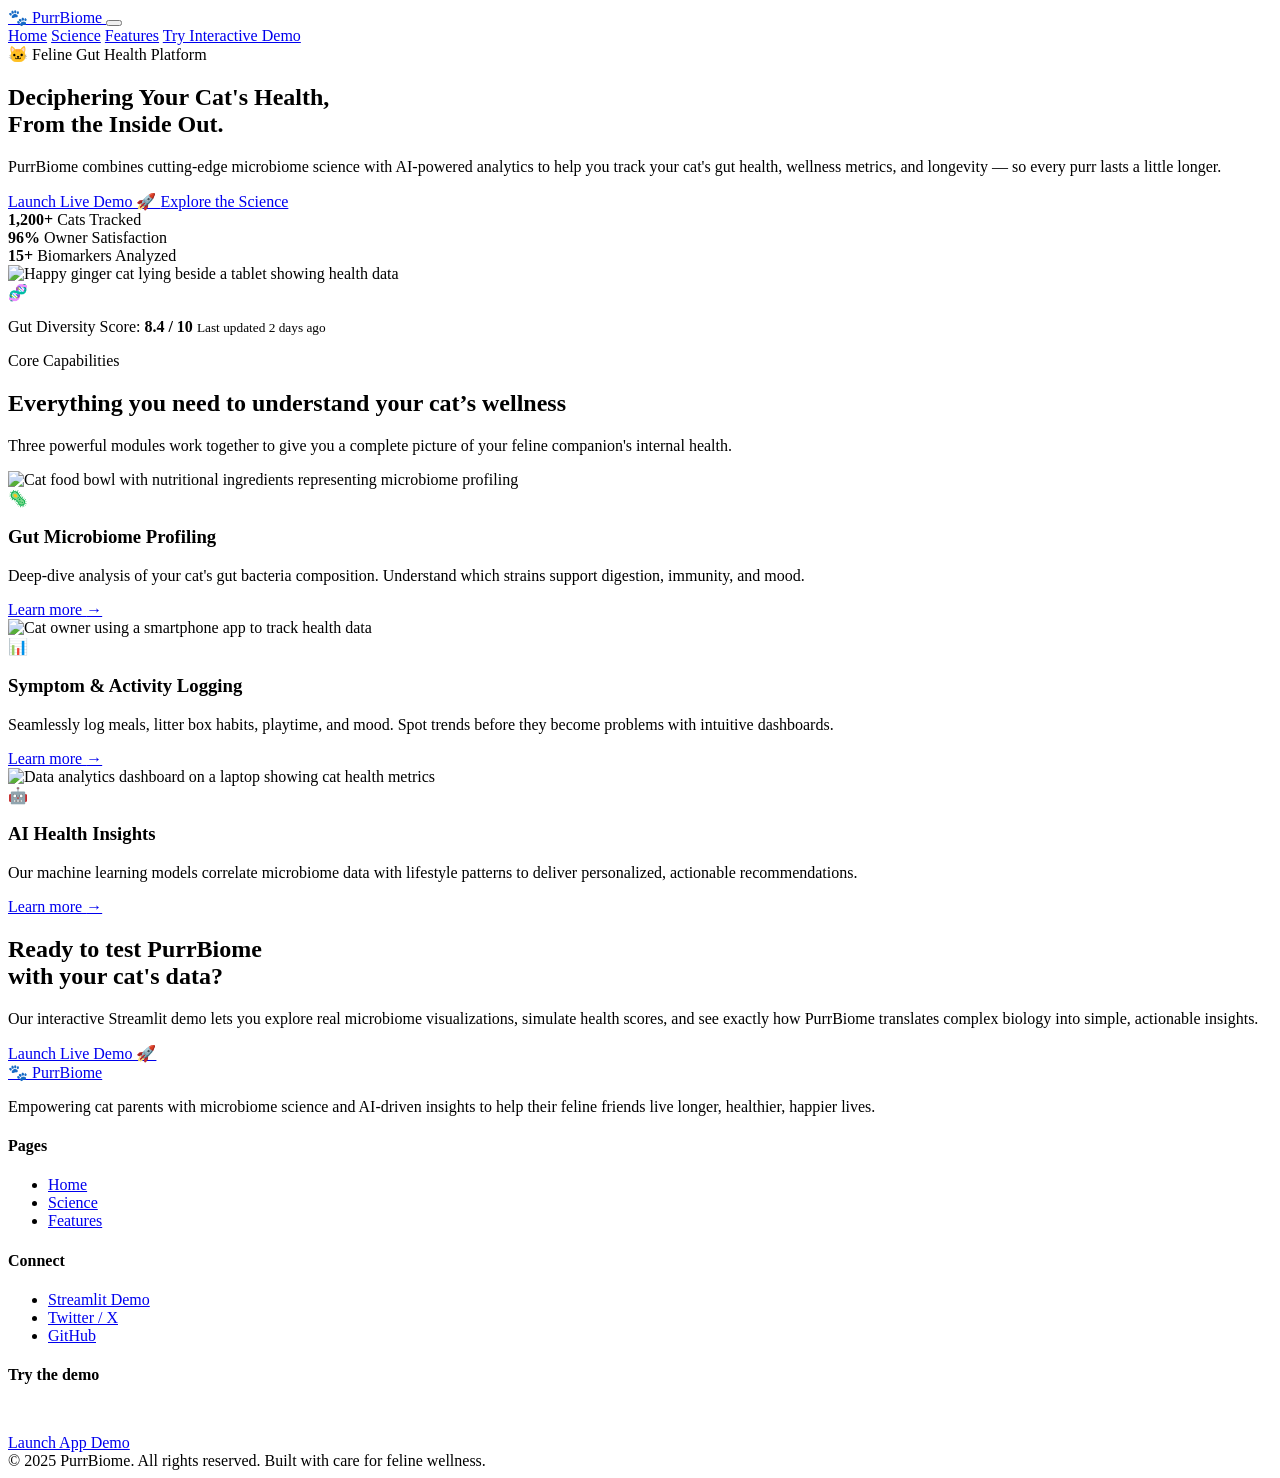
==== index.html @ f327a5b7 "initial commit" ====
<!DOCTYPE html>
<html lang="en">
<head>
  <meta charset="UTF-8" />
  <meta name="viewport" content="width=device-width, initial-scale=1.0" />
  <meta name="description" content="PurrBiome — Deciphering your cat's health from the inside out. Track your cat's gut microbiome, wellness metrics, and longevity." />
  <title>PurrBiome 🐾 — Feline Gut Health & Microbiome Tracking</title>

  <!-- Google Fonts: Plus Jakarta Sans + Inter -->
  <link rel="preconnect" href="https://fonts.googleapis.com" />
  <link rel="preconnect" href="https://fonts.gstatic.com" crossorigin />
  <link
    href="https://fonts.googleapis.com/css2?family=Inter:wght@400;500;600;700&family=Plus+Jakarta+Sans:wght@600;700;800&display=swap"
    rel="stylesheet"
  />

  <!-- Stylesheet -->
  <link rel="stylesheet" href="css/style.css" />
</head>
<body>

  <!-- ============================================================
       HEADER (shared)
       ============================================================ -->
  <header class="site-header">
    <div class="container nav">
      <a href="index.html" class="nav-logo">
        <span class="logo-paw">🐾</span> PurrBiome
      </a>

      <button
        class="nav-toggle"
        aria-label="Open navigation menu"
        aria-expanded="false"
      >
        <span class="bar"></span>
        <span class="bar"></span>
        <span class="bar"></span>
      </button>

      <nav class="nav-links">
        <a href="index.html" class="active">Home</a>
        <a href="science.html">Science</a>
        <a href="features.html">Features</a>
        <a
          href="https://PurrBiome.streamlit.app/"
          target="_blank"
          rel="noopener noreferrer"
          class="btn btn--primary btn--sm nav-mobile-cta"
        >
          Try Interactive Demo
        </a>
      </nav>
    </div>
  </header>

  <main>
    <!-- ============================================================
         HERO SECTION
         ============================================================ -->
    <section class="hero">
      <div class="container">
        <div class="hero-content">
          <div class="hero-badge">
            <span>🐱</span> Feline Gut Health Platform
          </div>
          <h1 class="hero-title">
            Deciphering Your Cat's Health,<br />
            <span class="text-gradient">From the Inside Out.</span>
          </h1>
          <p class="hero-sub">
            PurrBiome combines cutting-edge microbiome science with AI-powered analytics
            to help you track your cat's gut health, wellness metrics, and longevity —
            so every purr lasts a little longer.
          </p>
          <div class="hero-actions">
            <a
              href="https://PurrBiome.streamlit.app/"
              target="_blank"
              rel="noopener noreferrer"
              class="btn btn--primary btn--lg"
            >
              Launch Live Demo 🚀
            </a>
            <a href="science.html" class="btn btn--secondary btn--lg">
              Explore the Science
            </a>
          </div>

          <div class="hero-stats">
            <div class="hero-stat">
              <strong>1,200+</strong>
              <span>Cats Tracked</span>
            </div>
            <div class="hero-stat">
              <strong>96%</strong>
              <span>Owner Satisfaction</span>
            </div>
            <div class="hero-stat">
              <strong>15+</strong>
              <span>Biomarkers Analyzed</span>
            </div>
          </div>
        </div>

        <div class="hero-visual">
          <img
            src="https://images.unsplash.com/photo-1574158622682-e40e69881006?w=700&q=80"
            alt="Happy ginger cat lying beside a tablet showing health data"
            class="hero-image"
            loading="eager"
          />
          <div class="hero-card-float">
            <div class="float-icon">🧬</div>
            <p>
              Gut Diversity Score: <strong>8.4 / 10</strong>
              <small>Last updated 2 days ago</small>
            </p>
          </div>
        </div>
      </div>
    </section>

    <!-- ============================================================
         FEATURE GRID
         ============================================================ -->
    <section class="section">
      <div class="container">
        <div class="section-head center">
          <div class="eyebrow">Core Capabilities</div>
          <h2 class="section-title">
            Everything you need to&nbsp;understand your cat&rsquo;s&nbsp;wellness
          </h2>
          <p class="section-sub">
            Three powerful modules work together to give you a complete picture
            of your feline companion's internal health.
          </p>
        </div>

        <div class="feature-grid">
          <!-- Card 1 -->
          <article class="feature-card reveal reveal-delay-1">
            <div class="feature-media">
              <img
                src="https://images.unsplash.com/photo-1587463272361-56564f82b5b6?w=500&q=80"
                alt="Cat food bowl with nutritional ingredients representing microbiome profiling"
                loading="lazy"
              />
            </div>
            <div class="feature-body">
              <div class="feature-icon">🦠</div>
              <h3>Gut Microbiome Profiling</h3>
              <p>
                Deep-dive analysis of your cat's gut bacteria composition.
                Understand which strains support digestion, immunity, and mood.
              </p>
              <a href="science.html" class="feature-link">
                Learn more <span class="arrow">→</span>
              </a>
            </div>
          </article>

          <!-- Card 2 -->
          <article class="feature-card reveal reveal-delay-2">
            <div class="feature-media">
              <img
                src="https://images.unsplash.com/photo-1601758228041-f3b2795255f1?w=500&q=80"
                alt="Cat owner using a smartphone app to track health data"
                loading="lazy"
              />
            </div>
            <div class="feature-body">
              <div class="feature-icon">📊</div>
              <h3>Symptom &amp; Activity Logging</h3>
              <p>
                Seamlessly log meals, litter box habits, playtime, and mood.
                Spot trends before they become problems with intuitive dashboards.
              </p>
              <a href="features.html" class="feature-link">
                Learn more <span class="arrow">→</span>
              </a>
            </div>
          </article>

          <!-- Card 3 -->
          <article class="feature-card reveal reveal-delay-3">
            <div class="feature-media">
              <img
                src="https://images.unsplash.com/photo-1558618666-fcd25c85f82e?w=500&q=80"
                alt="Data analytics dashboard on a laptop showing cat health metrics"
                loading="lazy"
              />
            </div>
            <div class="feature-body">
              <div class="feature-icon">🤖</div>
              <h3>AI Health Insights</h3>
              <p>
                Our machine learning models correlate microbiome data with
                lifestyle patterns to deliver personalized, actionable
                recommendations.
              </p>
              <a href="science.html" class="feature-link">
                Learn more <span class="arrow">→</span>
              </a>
            </div>
          </article>
        </div>
      </div>
    </section>

    <!-- ============================================================
         LIVE DEMO PREVIEW BANNER
         ============================================================ -->
    <section class="section">
      <div class="container">
        <div class="demo-banner">
          <div class="container-inner">
            <div>
              <h2>Ready to test PurrBiome<br />with your cat's data?</h2>
              <p>
                Our interactive Streamlit demo lets you explore real microbiome
                visualizations, simulate health scores, and see exactly how
                PurrBiome translates complex biology into simple, actionable insights.
              </p>
              <a
                href="https://PurrBiome.streamlit.app/"
                target="_blank"
                rel="noopener noreferrer"
                class="btn btn--light btn--lg"
              >
                Launch Live Demo 🚀
              </a>
            </div>
            <div class="demo-mockup">
              <div class="mockup-bar">
                <span></span><span></span><span></span>
              </div>
              <div class="mockup-chart">
                <div class="chart-line" style="width: 82%"></div>
                <div class="chart-line" style="width: 58%"></div>
                <div class="chart-line short"></div>
                <div class="chart-bar-row">
                  <div class="bar" style="height: 30%"></div>
                  <div class="bar" style="height: 55%"></div>
                  <div class="bar" style="height: 75%"></div>
                  <div class="bar" style="height: 45%"></div>
                  <div class="bar" style="height: 88%"></div>
                  <div class="bar" style="height: 62%"></div>
                </div>
              </div>
            </div>
          </div>
        </div>
      </div>
    </section>
  </main>

  <!-- ============================================================
       FOOTER (shared)
       ============================================================ -->
  <footer class="site-footer">
    <div class="container">
      <div class="footer-grid">
        <div class="footer-brand">
          <a href="index.html" class="nav-logo">
            <span class="logo-paw">🐾</span> PurrBiome
          </a>
          <p>
            Empowering cat parents with microbiome science and AI-driven insights
            to help their feline friends live longer, healthier, happier lives.
          </p>
        </div>

        <div class="footer-col">
          <h4>Pages</h4>
          <ul>
            <li><a href="index.html">Home</a></li>
            <li><a href="science.html">Science</a></li>
            <li><a href="features.html">Features</a></li>
          </ul>
        </div>

        <div class="footer-col">
          <h4>Connect</h4>
          <ul>
            <li><a href="https://PurrBiome.streamlit.app/" target="_blank" rel="noopener noreferrer">Streamlit Demo</a></li>
            <li><a href="#">Twitter / X</a></li>
            <li><a href="#">GitHub</a></li>
          </ul>
        </div>

        <div class="footer-col footer-cta">
          <h4>Try the demo</h4>
          <p style="font-size:0.92rem; margin-bottom:12px; color:rgba(255,255,255,0.65);">
            Explore the interactive app right now.
          </p>
          <a
            href="https://PurrBiome.streamlit.app/"
            target="_blank"
            rel="noopener noreferrer"
            class="btn btn--accent"
          >
            Launch App Demo
          </a>
        </div>
      </div>

      <div class="footer-bottom">
        &copy; <span id="current-year">2025</span> PurrBiome. All rights reserved.
        Built with care for feline wellness.
      </div>
    </div>
  </footer>

  <!-- Scripts -->
  <script src="js/main.js"></script>
</body>
</html>
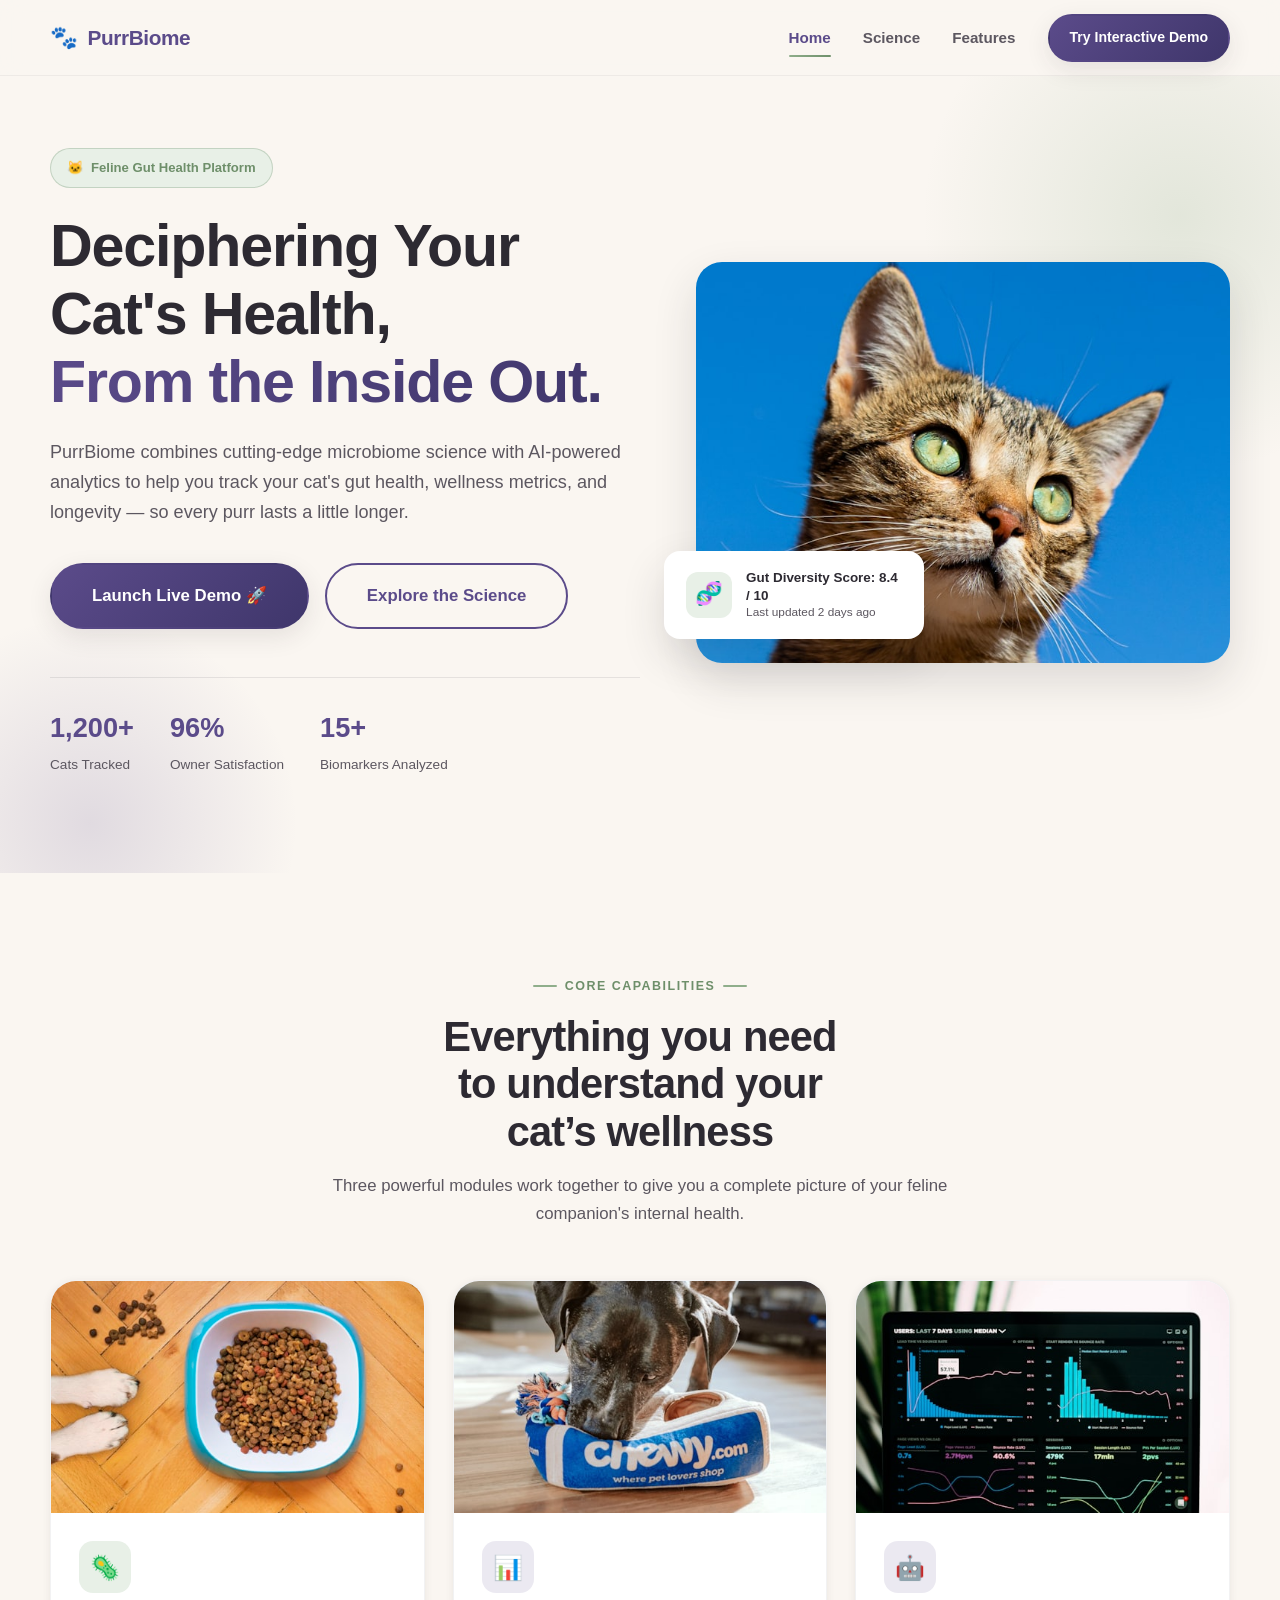
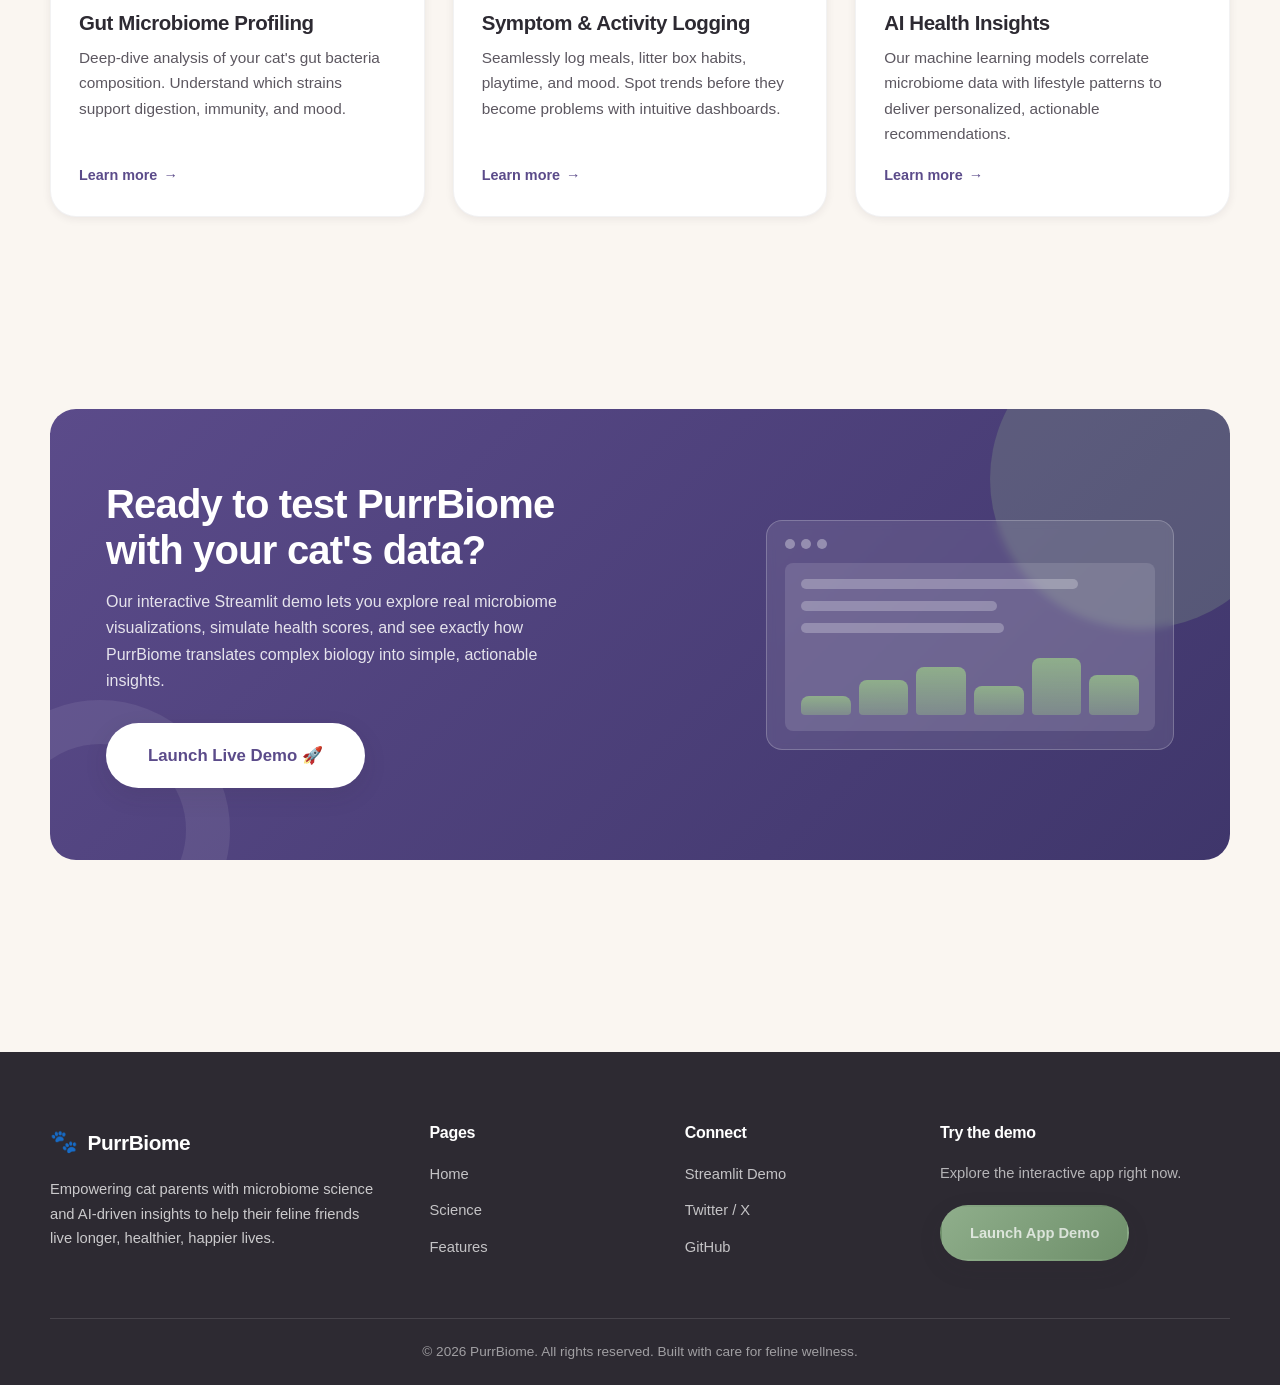
==== commit 68629d3c: "updated links to the local images" ====
--- a/index.html
+++ b/index.html
@@ -105,7 +105,7 @@
 
         <div class="hero-visual">
           <img
-            src="https://images.unsplash.com/photo-1574158622682-e40e69881006?w=700&q=80"
+            src="assets/images/hero-cat.jpg"
             alt="Happy ginger cat lying beside a tablet showing health data"
             class="hero-image"
             loading="eager"
@@ -142,7 +142,7 @@
           <article class="feature-card reveal reveal-delay-1">
             <div class="feature-media">
               <img
-                src="https://images.unsplash.com/photo-1587463272361-56564f82b5b6?w=500&q=80"
+                src="assets/images/feature-food-bowl.jpg"
                 alt="Cat food bowl with nutritional ingredients representing microbiome profiling"
                 loading="lazy"
               />
@@ -164,7 +164,7 @@
           <article class="feature-card reveal reveal-delay-2">
             <div class="feature-media">
               <img
-                src="https://images.unsplash.com/photo-1601758228041-f3b2795255f1?w=500&q=80"
+                src="assets/images/feature-phone-app.jpg"
                 alt="Cat owner using a smartphone app to track health data"
                 loading="lazy"
               />
@@ -186,7 +186,7 @@
           <article class="feature-card reveal reveal-delay-3">
             <div class="feature-media">
               <img
-                src="https://images.unsplash.com/photo-1558618666-fcd25c85f82e?w=500&q=80"
+                src="assets/images/feature-dashboard.jpg"
                 alt="Data analytics dashboard on a laptop showing cat health metrics"
                 loading="lazy"
               />
--- a/css/style.css
+++ b/css/style.css
@@ -0,0 +1,1383 @@
+/* ============================================================
+   PurrBiome — Global Stylesheet
+   Design System: warm purple/indigo + soft sage green + cream
+   Fonts: Plus Jakarta Sans (headings) · Inter (body)
+   ============================================================ */
+
+/* ---------- Design Tokens ---------- */
+:root {
+  /* Palette */
+  --primary: #5b4b8a;
+  --primary-dark: #4a3f78;
+  --primary-light: #7a6ca6;
+  --secondary: #8fae8b;
+  --secondary-dark: #6e8f6a;
+  --secondary-light: #e8f0e7;
+  --cream: #faf6f1;
+  --cream-dark: #f1eae0;
+  --ink: #2d2a32;
+  --ink-soft: #5c5760;
+  --white: #ffffff;
+
+  /* Gradients */
+  --grad-primary: linear-gradient(135deg, #5b4b8a 0%, #3f366b 100%);
+  --grad-accent: linear-gradient(135deg, #8fae8b 0%, #6e8f6a 100%);
+
+  /* Shadows */
+  --shadow-sm: 0 2px 8px rgba(45, 42, 50, 0.08);
+  --shadow-md: 0 8px 24px rgba(45, 42, 50, 0.1);
+  --shadow-lg: 0 18px 44px rgba(45, 42, 50, 0.14);
+
+  /* Radius */
+  --radius-sm: 8px;
+  --radius-md: 16px;
+  --radius-lg: 26px;
+  --radius-full: 999px;
+
+  /* Typography */
+  --font-heading: "Plus Jakarta Sans", sans-serif;
+  --font-body: "Inter", sans-serif;
+
+  /* Layout */
+  --container: 1180px;
+  --nav-height: 76px;
+  --section-pad: 96px;
+}
+
+/* ---------- Reset & Base ---------- */
+*,
+*::before,
+*::after {
+  margin: 0;
+  padding: 0;
+  box-sizing: border-box;
+}
+
+html {
+  scroll-behavior: smooth;
+  scroll-padding-top: calc(var(--nav-height) + 16px);
+  -webkit-text-size-adjust: 100%;
+}
+
+body {
+  font-family: var(--font-body);
+  font-size: 1rem;
+  line-height: 1.65;
+  color: var(--ink);
+  background-color: var(--cream);
+  overflow-x: hidden;
+}
+
+img {
+  max-width: 100%;
+  display: block;
+}
+
+a {
+  text-decoration: none;
+  color: inherit;
+  transition: color 0.25s ease;
+}
+
+ul {
+  list-style: none;
+}
+
+button {
+  font-family: inherit;
+  cursor: pointer;
+}
+
+h1, h2, h3, h4 {
+  font-family: var(--font-heading);
+  font-weight: 800;
+  line-height: 1.15;
+  letter-spacing: -0.02em;
+  color: var(--ink);
+}
+
+/* ---------- Utilities ---------- */
+.container {
+  width: min(var(--container), 100% - 48px);
+  margin-inline: auto;
+}
+
+.section {
+  padding-block: var(--section-pad);
+}
+
+.section-head {
+  max-width: 640px;
+  margin-bottom: 52px;
+}
+
+.section-head.center {
+  margin-inline: auto;
+  text-align: center;
+}
+
+.eyebrow {
+  display: inline-flex;
+  align-items: center;
+  gap: 8px;
+  font-family: var(--font-heading);
+  font-size: 0.78rem;
+  font-weight: 700;
+  letter-spacing: 0.12em;
+  text-transform: uppercase;
+  color: var(--secondary-dark);
+  margin-bottom: 16px;
+}
+
+.eyebrow::before {
+  content: "";
+  width: 24px;
+  height: 2px;
+  background: var(--secondary);
+  border-radius: var(--radius-full);
+}
+
+.section-head.center .eyebrow::after {
+  content: "";
+  width: 24px;
+  height: 2px;
+  background: var(--secondary);
+  border-radius: var(--radius-full);
+}
+
+.section-title {
+  font-size: clamp(1.9rem, 3.6vw, 2.6rem);
+  margin-bottom: 16px;
+}
+
+.section-sub {
+  color: var(--ink-soft);
+  font-size: 1.05rem;
+}
+
+.text-gradient {
+  background: var(--grad-primary);
+  -webkit-background-clip: text;
+  background-clip: text;
+  -webkit-text-fill-color: transparent;
+}
+
+/* ---------- Buttons ---------- */
+.btn {
+  display: inline-flex;
+  align-items: center;
+  justify-content: center;
+  gap: 8px;
+  padding: 14px 28px;
+  border-radius: var(--radius-full);
+  font-family: var(--font-heading);
+  font-weight: 700;
+  font-size: 0.98rem;
+  border: 2px solid transparent;
+  transition: transform 0.25s ease, box-shadow 0.25s ease,
+    background 0.25s ease, color 0.25s ease, border-color 0.25s ease;
+  white-space: nowrap;
+}
+
+.btn:hover {
+  transform: translateY(-2px);
+}
+
+.btn:focus-visible {
+  outline: 3px solid var(--primary-light);
+  outline-offset: 3px;
+}
+
+.btn--primary {
+  background: var(--grad-primary);
+  color: var(--white);
+  box-shadow: var(--shadow-md);
+}
+
+.btn--primary:hover {
+  box-shadow: var(--shadow-lg);
+}
+
+.btn--secondary {
+  background: transparent;
+  color: var(--primary);
+  border-color: var(--primary);
+}
+
+.btn--secondary:hover {
+  background: var(--primary);
+  color: var(--white);
+}
+
+.btn--accent {
+  background: var(--grad-accent);
+  color: var(--white);
+  box-shadow: var(--shadow-md);
+}
+
+.btn--accent:hover {
+  box-shadow: var(--shadow-lg);
+}
+
+.btn--light {
+  background: var(--white);
+  color: var(--primary);
+  box-shadow: var(--shadow-md);
+}
+
+.btn--light:hover {
+  box-shadow: var(--shadow-lg);
+}
+
+.btn--lg {
+  padding: 17px 40px;
+  font-size: 1.05rem;
+}
+
+.btn--sm {
+  padding: 10px 20px;
+  font-size: 0.88rem;
+}
+
+/* ============================================================
+   Header / Navbar
+   ============================================================ */
+.site-header {
+  position: sticky;
+  top: 0;
+  z-index: 1000;
+  height: var(--nav-height);
+  background: rgba(250, 246, 241, 0.85);
+  backdrop-filter: blur(12px);
+  -webkit-backdrop-filter: blur(12px);
+  border-bottom: 1px solid rgba(45, 42, 50, 0.06);
+  transition: box-shadow 0.3s ease, background 0.3s ease;
+}
+
+.site-header.scrolled {
+  background: rgba(250, 246, 241, 0.96);
+  box-shadow: var(--shadow-sm);
+}
+
+.nav {
+  height: var(--nav-height);
+  display: flex;
+  align-items: center;
+  justify-content: space-between;
+  gap: 24px;
+}
+
+.nav-logo {
+  display: inline-flex;
+  align-items: center;
+  gap: 10px;
+  font-family: var(--font-heading);
+  font-weight: 800;
+  font-size: 1.3rem;
+  color: var(--primary);
+  letter-spacing: -0.02em;
+}
+
+.nav-logo .logo-paw {
+  font-size: 1.4rem;
+}
+
+.nav-links {
+  display: flex;
+  align-items: center;
+  gap: 32px;
+}
+
+.nav-links a:not(.btn) {
+  font-family: var(--font-heading);
+  font-weight: 600;
+  font-size: 0.95rem;
+  color: var(--ink-soft);
+  position: relative;
+  padding-block: 6px;
+}
+
+.nav-links a:not(.btn)::after {
+  content: "";
+  position: absolute;
+  left: 0;
+  bottom: 0;
+  width: 0;
+  height: 2px;
+  background: var(--grad-accent);
+  border-radius: var(--radius-full);
+  transition: width 0.28s ease;
+}
+
+.nav-links a:not(.btn):hover,
+.nav-links a:not(.btn).active {
+  color: var(--primary);
+}
+
+.nav-links a:not(.btn):hover::after,
+.nav-links a:not(.btn).active::after {
+  width: 100%;
+}
+
+.nav-cta {
+  display: flex;
+  align-items: center;
+  gap: 16px;
+}
+
+/* Hamburger toggle (hidden on desktop) */
+.nav-toggle {
+  display: none;
+  flex-direction: column;
+  justify-content: center;
+  gap: 5px;
+  width: 44px;
+  height: 44px;
+  padding: 10px;
+  background: transparent;
+  border: none;
+  border-radius: var(--radius-sm);
+  z-index: 1100;
+}
+
+.nav-toggle .bar {
+  display: block;
+  width: 24px;
+  height: 2.5px;
+  border-radius: var(--radius-full);
+  background: var(--primary);
+  transition: transform 0.3s ease, opacity 0.3s ease;
+  margin-inline: auto;
+}
+
+.nav-toggle[aria-expanded="true"] .bar:nth-child(1) {
+  transform: translateY(7.5px) rotate(45deg);
+}
+
+.nav-toggle[aria-expanded="true"] .bar:nth-child(2) {
+  opacity: 0;
+}
+
+.nav-toggle[aria-expanded="true"] .bar:nth-child(3) {
+  transform: translateY(-7.5px) rotate(-45deg);
+}
+
+/* ============================================================
+   Hero (Home)
+   ============================================================ */
+.hero {
+  position: relative;
+  padding: 72px 0 96px;
+  overflow: hidden;
+}
+
+.hero::before {
+  content: "";
+  position: absolute;
+  top: -120px;
+  right: -160px;
+  width: 520px;
+  height: 520px;
+  background: radial-gradient(circle, rgba(143, 174, 139, 0.22) 0%, transparent 70%);
+  border-radius: 50%;
+  pointer-events: none;
+}
+
+.hero::after {
+  content: "";
+  position: absolute;
+  bottom: -160px;
+  left: -120px;
+  width: 420px;
+  height: 420px;
+  background: radial-gradient(circle, rgba(91, 75, 138, 0.16) 0%, transparent 70%);
+  border-radius: 50%;
+  pointer-events: none;
+}
+
+.hero .container {
+  position: relative;
+  z-index: 1;
+  display: grid;
+  grid-template-columns: 1.05fr 0.95fr;
+  align-items: center;
+  gap: 56px;
+}
+
+.hero-badge {
+  display: inline-flex;
+  align-items: center;
+  gap: 8px;
+  background: var(--secondary-light);
+  color: var(--secondary-dark);
+  border: 1px solid rgba(110, 143, 106, 0.3);
+  font-size: 0.82rem;
+  font-weight: 700;
+  font-family: var(--font-heading);
+  padding: 8px 16px;
+  border-radius: var(--radius-full);
+  margin-bottom: 24px;
+}
+
+.hero-title {
+  font-size: clamp(2.4rem, 5.2vw, 3.7rem);
+  margin-bottom: 22px;
+}
+
+.hero-sub {
+  font-size: 1.13rem;
+  color: var(--ink-soft);
+  max-width: 34em;
+  margin-bottom: 36px;
+}
+
+.hero-actions {
+  display: flex;
+  flex-wrap: wrap;
+  gap: 16px;
+}
+
+.hero-stats {
+  display: flex;
+  flex-wrap: wrap;
+  gap: 36px;
+  margin-top: 48px;
+  padding-top: 28px;
+  border-top: 1px solid rgba(45, 42, 50, 0.1);
+}
+
+.hero-stat strong {
+  display: block;
+  font-family: var(--font-heading);
+  font-size: 1.7rem;
+  font-weight: 800;
+  color: var(--primary);
+}
+
+.hero-stat span {
+  font-size: 0.85rem;
+  color: var(--ink-soft);
+}
+
+.hero-visual {
+  position: relative;
+}
+
+.hero-image {
+  border-radius: var(--radius-lg);
+  box-shadow: var(--shadow-lg);
+  aspect-ratio: 4 / 3;
+  object-fit: cover;
+  width: 100%;
+}
+
+.hero-card-float {
+  position: absolute;
+  bottom: 24px;
+  left: -32px;
+  background: var(--white);
+  border-radius: var(--radius-md);
+  box-shadow: var(--shadow-lg);
+  padding: 18px 22px;
+  display: flex;
+  align-items: center;
+  gap: 14px;
+  max-width: 260px;
+  animation: float 5s ease-in-out infinite;
+}
+
+.hero-card-float .float-icon {
+  width: 46px;
+  height: 46px;
+  flex-shrink: 0;
+  border-radius: 12px;
+  display: grid;
+  place-items: center;
+  background: var(--secondary-light);
+  font-size: 1.4rem;
+}
+
+.hero-card-float p {
+  font-size: 0.84rem;
+  font-weight: 600;
+  color: var(--ink);
+  line-height: 1.35;
+}
+
+.hero-card-float small {
+  display: block;
+  color: var(--ink-soft);
+  font-weight: 400;
+  font-size: 0.74rem;
+}
+
+@keyframes float {
+  0%, 100% { transform: translateY(0); }
+  50% { transform: translateY(-10px); }
+}
+
+/* ============================================================
+   Feature Grid (Home)
+   ============================================================ */
+.feature-grid {
+  display: grid;
+  grid-template-columns: repeat(3, 1fr);
+  gap: 28px;
+}
+
+.feature-card {
+  background: var(--white);
+  border-radius: var(--radius-lg);
+  overflow: hidden;
+  box-shadow: var(--shadow-sm);
+  border: 1px solid rgba(45, 42, 50, 0.06);
+  transition: transform 0.3s ease, box-shadow 0.3s ease;
+  display: flex;
+  flex-direction: column;
+}
+
+.feature-card:hover {
+  transform: translateY(-6px);
+  box-shadow: var(--shadow-md);
+}
+
+.feature-media {
+  aspect-ratio: 16 / 10;
+  overflow: hidden;
+}
+
+.feature-media img {
+  width: 100%;
+  height: 100%;
+  object-fit: cover;
+  transition: transform 0.5s ease;
+}
+
+.feature-card:hover .feature-media img {
+  transform: scale(1.06);
+}
+
+.feature-body {
+  padding: 28px;
+  flex: 1;
+  display: flex;
+  flex-direction: column;
+}
+
+.feature-icon {
+  width: 52px;
+  height: 52px;
+  border-radius: 14px;
+  display: grid;
+  place-items: center;
+  font-size: 1.5rem;
+  margin-bottom: 18px;
+  background: var(--secondary-light);
+}
+
+.feature-card:nth-child(2) .feature-icon {
+  background: rgba(91, 75, 138, 0.12);
+}
+
+.feature-card:nth-child(3) .feature-icon {
+  background: rgba(91, 75, 138, 0.12);
+}
+
+.feature-body h3 {
+  font-size: 1.28rem;
+  margin-bottom: 10px;
+}
+
+.feature-body p {
+  color: var(--ink-soft);
+  font-size: 0.96rem;
+  margin-bottom: 18px;
+}
+
+.feature-link {
+  margin-top: auto;
+  font-family: var(--font-heading);
+  font-weight: 700;
+  font-size: 0.9rem;
+  color: var(--primary);
+  display: inline-flex;
+  align-items: center;
+  gap: 6px;
+}
+
+.feature-link:hover {
+  color: var(--secondary-dark);
+}
+
+.feature-link .arrow {
+  transition: transform 0.25s ease;
+}
+
+.feature-link:hover .arrow {
+  transform: translateX(4px);
+}
+
+/* ============================================================
+   Demo Banner (Home)
+   ============================================================ */
+.demo-banner {
+  position: relative;
+  background: var(--grad-primary);
+  border-radius: var(--radius-lg);
+  overflow: hidden;
+  padding: 72px 56px;
+  color: var(--white);
+}
+
+.demo-banner::before {
+  content: "";
+  position: absolute;
+  top: -80px;
+  right: -60px;
+  width: 300px;
+  height: 300px;
+  border-radius: 50%;
+  background: rgba(143, 174, 139, 0.25);
+  pointer-events: none;
+}
+
+.demo-banner::after {
+  content: "";
+  position: absolute;
+  bottom: -100px;
+  left: -80px;
+  width: 260px;
+  height: 260px;
+  border-radius: 50%;
+  border: 44px solid rgba(255, 255, 255, 0.08);
+  pointer-events: none;
+}
+
+.demo-banner .container-inner {
+  position: relative;
+  z-index: 1;
+  display: grid;
+  grid-template-columns: 1.2fr 0.8fr;
+  align-items: center;
+  gap: 48px;
+}
+
+.demo-banner h2 {
+  color: var(--white);
+  font-size: clamp(1.8rem, 3.4vw, 2.5rem);
+  margin-bottom: 16px;
+}
+
+.demo-banner p {
+  color: rgba(255, 255, 255, 0.85);
+  margin-bottom: 28px;
+  max-width: 30em;
+}
+
+.demo-banner .btn--light {
+  margin-bottom: 0;
+}
+
+.demo-mockup {
+  position: relative;
+  background: rgba(255, 255, 255, 0.1);
+  border: 1px solid rgba(255, 255, 255, 0.22);
+  border-radius: var(--radius-md);
+  padding: 18px;
+  backdrop-filter: blur(4px);
+}
+
+.demo-mockup .mockup-bar {
+  display: flex;
+  gap: 6px;
+  margin-bottom: 14px;
+}
+
+.demo-mockup .mockup-bar span {
+  width: 10px;
+  height: 10px;
+  border-radius: 50%;
+  background: rgba(255, 255, 255, 0.35);
+}
+
+.demo-mockup .mockup-chart {
+  background: rgba(255, 255, 255, 0.12);
+  border-radius: var(--radius-sm);
+  padding: 16px;
+}
+
+.mockup-chart .chart-line {
+  height: 10px;
+  border-radius: var(--radius-full);
+  background: rgba(255, 255, 255, 0.25);
+  margin-bottom: 12px;
+}
+
+.mockup-chart .chart-line:last-child {
+  margin-bottom: 0;
+}
+
+.mockup-chart .chart-line.short {
+  width: 60%;
+}
+
+.mockup-chart .chart-bar-row {
+  display: flex;
+  align-items: flex-end;
+  gap: 8px;
+  height: 64px;
+  margin-top: 18px;
+}
+
+.chart-bar-row .bar {
+  flex: 1;
+  border-radius: var(--radius-sm) var(--radius-sm) 4px 4px;
+  background: linear-gradient(180deg, var(--secondary) 0%, rgba(143, 174, 139, 0.5) 100%);
+}
+
+.chart-bar-row .bar:nth-child(2) { height: 55%; }
+.chart-bar-row .bar:nth-child(3) { height: 75%; }
+.chart-bar-row .bar:nth-child(4) { height: 45%; }
+.chart-bar-row .bar:nth-child(5) { height: 88%; }
+
+/* ============================================================
+   Page Hero (Inner pages — Science / Features)
+   ============================================================ */
+.page-hero {
+  position: relative;
+  padding: 96px 0;
+  text-align: center;
+  color: var(--white);
+  overflow: hidden;
+}
+
+.page-hero .page-hero-bg {
+  position: absolute;
+  inset: 0;
+  background-size: cover;
+  background-position: center;
+  z-index: -2;
+}
+
+.page-hero .page-hero-bg::after {
+  content: "";
+  position: absolute;
+  inset: 0;
+  background: linear-gradient(
+    180deg,
+    rgba(45, 42, 50, 0.72) 0%,
+    rgba(63, 54, 107, 0.82) 100%
+  );
+}
+
+.page-hero h1 {
+  color: var(--white);
+  font-size: clamp(2.2rem, 5vw, 3.4rem);
+  margin-bottom: 16px;
+}
+
+.page-hero p {
+  color: rgba(255, 255, 255, 0.88);
+  max-width: 40em;
+  margin-inline: auto;
+  font-size: 1.1rem;
+}
+
+.page-hero .eyebrow {
+  color: var(--secondary);
+  justify-content: center;
+}
+
+.page-hero .eyebrow::before,
+.page-hero .eyebrow::after {
+  background: var(--secondary);
+}
+
+/* ============================================================
+   Split Section (2-column image/text)
+   ============================================================ */
+.split {
+  display: grid;
+  grid-template-columns: 1fr 1fr;
+  align-items: center;
+  gap: 60px;
+}
+
+.split--reverse .split-media {
+  order: 2;
+}
+
+.split-media {
+  position: relative;
+}
+
+.split-media img {
+  border-radius: var(--radius-lg);
+  box-shadow: var(--shadow-md);
+  aspect-ratio: 4 / 3;
+  object-fit: cover;
+  width: 100%;
+}
+
+.split-media .media-badge {
+  position: absolute;
+  top: 20px;
+  left: 20px;
+  background: var(--white);
+  color: var(--primary);
+  font-family: var(--font-heading);
+  font-weight: 700;
+  font-size: 0.8rem;
+  padding: 8px 16px;
+  border-radius: var(--radius-full);
+  box-shadow: var(--shadow-md);
+}
+
+.split-body h2 {
+  font-size: clamp(1.8rem, 3.4vw, 2.4rem);
+  margin-bottom: 18px;
+}
+
+.split-body p {
+  color: var(--ink-soft);
+  margin-bottom: 18px;
+  font-size: 1.02rem;
+}
+
+.split-body ul {
+  margin-top: 8px;
+}
+
+.split-body li {
+  position: relative;
+  padding-left: 28px;
+  margin-bottom: 12px;
+  color: var(--ink-soft);
+}
+
+.split-body li::before {
+  content: "🐾";
+  position: absolute;
+  left: 0;
+  top: 1px;
+  font-size: 0.9rem;
+}
+
+/* ============================================================
+   Metric Cards (Science page)
+   ============================================================ */
+.metric-grid {
+  display: grid;
+  grid-template-columns: repeat(3, 1fr);
+  gap: 28px;
+}
+
+.metric-card {
+  background: var(--white);
+  border-radius: var(--radius-lg);
+  padding: 36px 32px;
+  border: 1px solid rgba(45, 42, 50, 0.06);
+  box-shadow: var(--shadow-sm);
+  transition: transform 0.3s ease, box-shadow 0.3s ease;
+  position: relative;
+  overflow: hidden;
+}
+
+.metric-card:hover {
+  transform: translateY(-6px);
+  box-shadow: var(--shadow-md);
+}
+
+.metric-card::after {
+  content: "";
+  position: absolute;
+  top: 0;
+  left: 0;
+  right: 0;
+  height: 4px;
+  background: var(--grad-accent);
+  border-radius: 0 0 var(--radius-full) var(--radius-full);
+}
+
+.metric-card:nth-child(2)::after {
+  background: var(--grad-primary);
+}
+
+.metric-card:nth-child(3)::after {
+  background: linear-gradient(135deg, #5b4b8a, #8fae8b);
+}
+
+.metric-icon {
+  width: 58px;
+  height: 58px;
+  border-radius: 16px;
+  display: grid;
+  place-items: center;
+  font-size: 1.6rem;
+  background: var(--secondary-light);
+  margin-bottom: 20px;
+}
+
+.metric-card:nth-child(2) .metric-icon {
+  background: rgba(91, 75, 138, 0.12);
+}
+
+.metric-card:nth-child(3) .metric-icon {
+  background: rgba(91, 75, 138, 0.12);
+}
+
+.metric-card h3 {
+  font-size: 1.22rem;
+  margin-bottom: 10px;
+}
+
+.metric-card p {
+  color: var(--ink-soft);
+  font-size: 0.95rem;
+}
+
+.metric-score {
+  display: inline-flex;
+  margin-top: 18px;
+  font-family: var(--font-heading);
+  font-weight: 800;
+  font-size: 1.5rem;
+  color: var(--secondary-dark);
+}
+
+/* ============================================================
+   Steps (Features page)
+   ============================================================ */
+.step-number {
+  display: inline-flex;
+  align-items: center;
+  gap: 10px;
+  font-family: var(--font-heading);
+  font-weight: 800;
+  color: var(--primary);
+  margin-bottom: 14px;
+}
+
+.step-number .num {
+  width: 44px;
+  height: 44px;
+  border-radius: 50%;
+  background: var(--grad-primary);
+  color: var(--white);
+  display: grid;
+  place-items: center;
+  font-size: 1.1rem;
+}
+
+.step-connector {
+  height: 64px;
+  width: 2px;
+  margin: 8px auto;
+  background: linear-gradient(180deg, var(--primary-light), var(--secondary));
+  border-radius: var(--radius-full);
+  position: relative;
+  left: 50%;
+  transform: translateX(-50%);
+}
+
+/* ============================================================
+   FAQ Accordion
+   ============================================================ */
+.faq-list {
+  max-width: 760px;
+  margin-inline: auto;
+}
+
+.faq-item {
+  background: var(--white);
+  border: 1px solid rgba(45, 42, 50, 0.08);
+  border-radius: var(--radius-md);
+  margin-bottom: 16px;
+  box-shadow: var(--shadow-sm);
+  overflow: hidden;
+  transition: box-shadow 0.3s ease;
+}
+
+.faq-item[open] {
+  box-shadow: var(--shadow-md);
+}
+
+.faq-item summary {
+  display: flex;
+  align-items: center;
+  justify-content: space-between;
+  gap: 16px;
+  padding: 22px 26px;
+  font-family: var(--font-heading);
+  font-weight: 700;
+  font-size: 1.05rem;
+  color: var(--ink);
+  cursor: pointer;
+  list-style: none;
+}
+
+.faq-item summary::-webkit-details-marker {
+  display: none;
+}
+
+.faq-item summary .faq-icon {
+  flex-shrink: 0;
+  width: 32px;
+  height: 32px;
+  border-radius: 50%;
+  background: var(--secondary-light);
+  display: grid;
+  place-items: center;
+  font-size: 1.1rem;
+  color: var(--secondary-dark);
+  transition: transform 0.3s ease, background 0.3s ease, color 0.3s ease;
+}
+
+.faq-item[open] summary .faq-icon {
+  transform: rotate(45deg);
+  background: var(--primary);
+  color: var(--white);
+}
+
+.faq-item .faq-answer {
+  padding: 0 26px 24px;
+  color: var(--ink-soft);
+}
+
+.faq-item .faq-answer a {
+  color: var(--primary);
+  font-weight: 700;
+  text-decoration: underline;
+  text-underline-offset: 3px;
+}
+
+.faq-item .faq-answer a:hover {
+  color: var(--secondary-dark);
+}
+
+/* ============================================================
+   CTA Strip (shared bottom CTA)
+   ============================================================ */
+.cta-strip {
+  background: var(--cream-dark);
+  border-radius: var(--radius-lg);
+  padding: 64px 48px;
+  text-align: center;
+  position: relative;
+  overflow: hidden;
+}
+
+.cta-strip::before {
+  content: "🐾";
+  position: absolute;
+  top: 20px;
+  right: 32px;
+  font-size: 4rem;
+  opacity: 0.08;
+}
+
+.cta-strip::after {
+  content: "🐾";
+  position: absolute;
+  bottom: 12px;
+  left: 28px;
+  font-size: 5rem;
+  opacity: 0.08;
+  transform: rotate(-30deg);
+}
+
+.cta-strip h2 {
+  font-size: clamp(1.7rem, 3.2vw, 2.4rem);
+  margin-bottom: 14px;
+}
+
+.cta-strip p {
+  color: var(--ink-soft);
+  max-width: 32em;
+  margin: 0 auto 30px;
+}
+
+/* ============================================================
+   Footer
+   ============================================================ */
+.site-footer {
+  background: var(--ink);
+  color: rgba(255, 255, 255, 0.75);
+  margin-top: var(--section-pad);
+  padding: 72px 0 0;
+}
+
+.footer-grid {
+  display: grid;
+  grid-template-columns: 1.6fr 1fr 1fr 1.4fr;
+  gap: 48px;
+  padding-bottom: 48px;
+}
+
+.footer-brand .nav-logo {
+  color: var(--white);
+  margin-bottom: 16px;
+}
+
+.footer-brand p {
+  font-size: 0.92rem;
+  max-width: 30em;
+}
+
+.footer-col h4 {
+  color: var(--white);
+  font-size: 1rem;
+  margin-bottom: 18px;
+}
+
+.footer-col li {
+  margin-bottom: 10px;
+}
+
+.footer-col a {
+  font-size: 0.92rem;
+  color: rgba(255, 255, 255, 0.72);
+}
+
+.footer-col a:hover {
+  color: var(--secondary);
+}
+
+.footer-social {
+  display: flex;
+  gap: 12px;
+  margin-top: 8px;
+}
+
+.footer-social a {
+  width: 40px;
+  height: 40px;
+  border-radius: 50%;
+  display: grid;
+  place-items: center;
+  background: rgba(255, 255, 255, 0.1);
+  font-size: 1.05rem;
+  color: var(--white);
+  transition: background 0.25s ease, transform 0.25s ease;
+}
+
+.footer-social a:hover {
+  background: var(--primary);
+  transform: translateY(-3px);
+}
+
+.footer-cta .btn {
+  margin-top: 8px;
+}
+
+.footer-bottom {
+  border-top: 1px solid rgba(255, 255, 255, 0.12);
+  padding: 22px 0;
+  font-size: 0.85rem;
+  text-align: center;
+  color: rgba(255, 255, 255, 0.55);
+}
+
+.footer-bottom a {
+  color: var(--secondary);
+}
+
+/* ============================================================
+   Reveal animation (JS-driven)
+   ============================================================ */
+.reveal {
+  opacity: 0;
+  transform: translateY(28px);
+  transition: opacity 0.7s ease, transform 0.7s ease;
+}
+
+.reveal.visible {
+  opacity: 1;
+  transform: translateY(0);
+}
+
+.reveal-delay-1 { transition-delay: 0.1s; }
+.reveal-delay-2 { transition-delay: 0.2s; }
+.reveal-delay-3 { transition-delay: 0.3s; }
+
+/* ============================================================
+   Responsive Breakpoints
+   ============================================================ */
+@media (max-width: 1024px) {
+  :root {
+    --section-pad: 72px;
+  }
+
+  .hero .container {
+    gap: 40px;
+  }
+
+  .hero-card-float {
+    left: 0;
+  }
+
+  .footer-grid {
+    grid-template-columns: 1fr 1fr;
+    gap: 40px;
+  }
+
+  .demo-banner .container-inner {
+    grid-template-columns: 1fr;
+  }
+
+  .demo-mockup {
+    max-width: 460px;
+  }
+}
+
+@media (max-width: 860px) {
+  .nav-cta .btn {
+    display: none;
+  }
+
+  .nav-toggle {
+    display: flex;
+  }
+
+  .nav-links {
+    position: fixed;
+    top: 0;
+    right: 0;
+    height: 100dvh;
+    width: min(320px, 84vw);
+    flex-direction: column;
+    justify-content: flex-start;
+    align-items: flex-start;
+    gap: 8px;
+    background: var(--white);
+    box-shadow: var(--shadow-lg);
+    padding: calc(var(--nav-height) + 20px) 32px 40px;
+    transform: translateX(100%);
+    transition: transform 0.35s ease;
+    z-index: 1050;
+  }
+
+  .nav-links.open {
+    transform: translateX(0);
+  }
+
+  .nav-links a:not(.btn) {
+    font-size: 1.15rem;
+    padding-block: 10px;
+    width: 100%;
+  }
+
+  .nav-links .nav-mobile-cta {
+    display: inline-flex;
+    margin-top: 16px;
+    width: 100%;
+    justify-content: center;
+  }
+
+  .hero .container,
+  .split {
+    grid-template-columns: 1fr;
+  }
+
+  .hero {
+    padding: 48px 0 72px;
+    text-align: center;
+  }
+
+  .hero-actions {
+    justify-content: center;
+  }
+
+  .hero-stats {
+    justify-content: center;
+  }
+
+  .hero-badge {
+    margin-inline: auto;
+  }
+
+  .hero-visual {
+    max-width: 560px;
+    margin-inline: auto;
+  }
+
+  .hero-card-float {
+    left: 12px;
+  }
+
+  .feature-grid,
+  .metric-grid {
+    grid-template-columns: repeat(2, 1fr);
+  }
+
+  .split--reverse .split-media {
+    order: 0;
+  }
+
+  .demo-banner {
+    padding: 56px 32px;
+    text-align: center;
+  }
+
+  .demo-banner p {
+    margin-inline: auto;
+  }
+}
+
+@media (max-width: 560px) {
+  :root {
+    --section-pad: 56px;
+  }
+
+  .feature-grid,
+  .metric-grid {
+    grid-template-columns: 1fr;
+  }
+
+  .hero-title {
+    font-size: clamp(2rem, 9vw, 2.6rem);
+  }
+
+  .hero-card-float {
+    position: static;
+    margin-top: 16px;
+    max-width: none;
+  }
+
+  .cta-strip {
+    padding: 48px 24px;
+  }
+
+  .cta-strip .btn {
+    width: 100%;
+  }
+
+  .footer-grid {
+    grid-template-columns: 1fr;
+    gap: 36px;
+  }
+
+  .page-hero {
+    padding: 64px 0;
+  }
+}
+
+@media (prefers-reduced-motion: reduce) {
+  html {
+    scroll-behavior: auto;
+  }
+
+  *,
+  *::before,
+  *::after {
+    animation-duration: 0.01ms !important;
+    animation-iteration-count: 1 !important;
+    transition-duration: 0.01ms !important;
+  }
+
+  .reveal {
+    opacity: 1;
+    transform: none;
+  }
+}
+
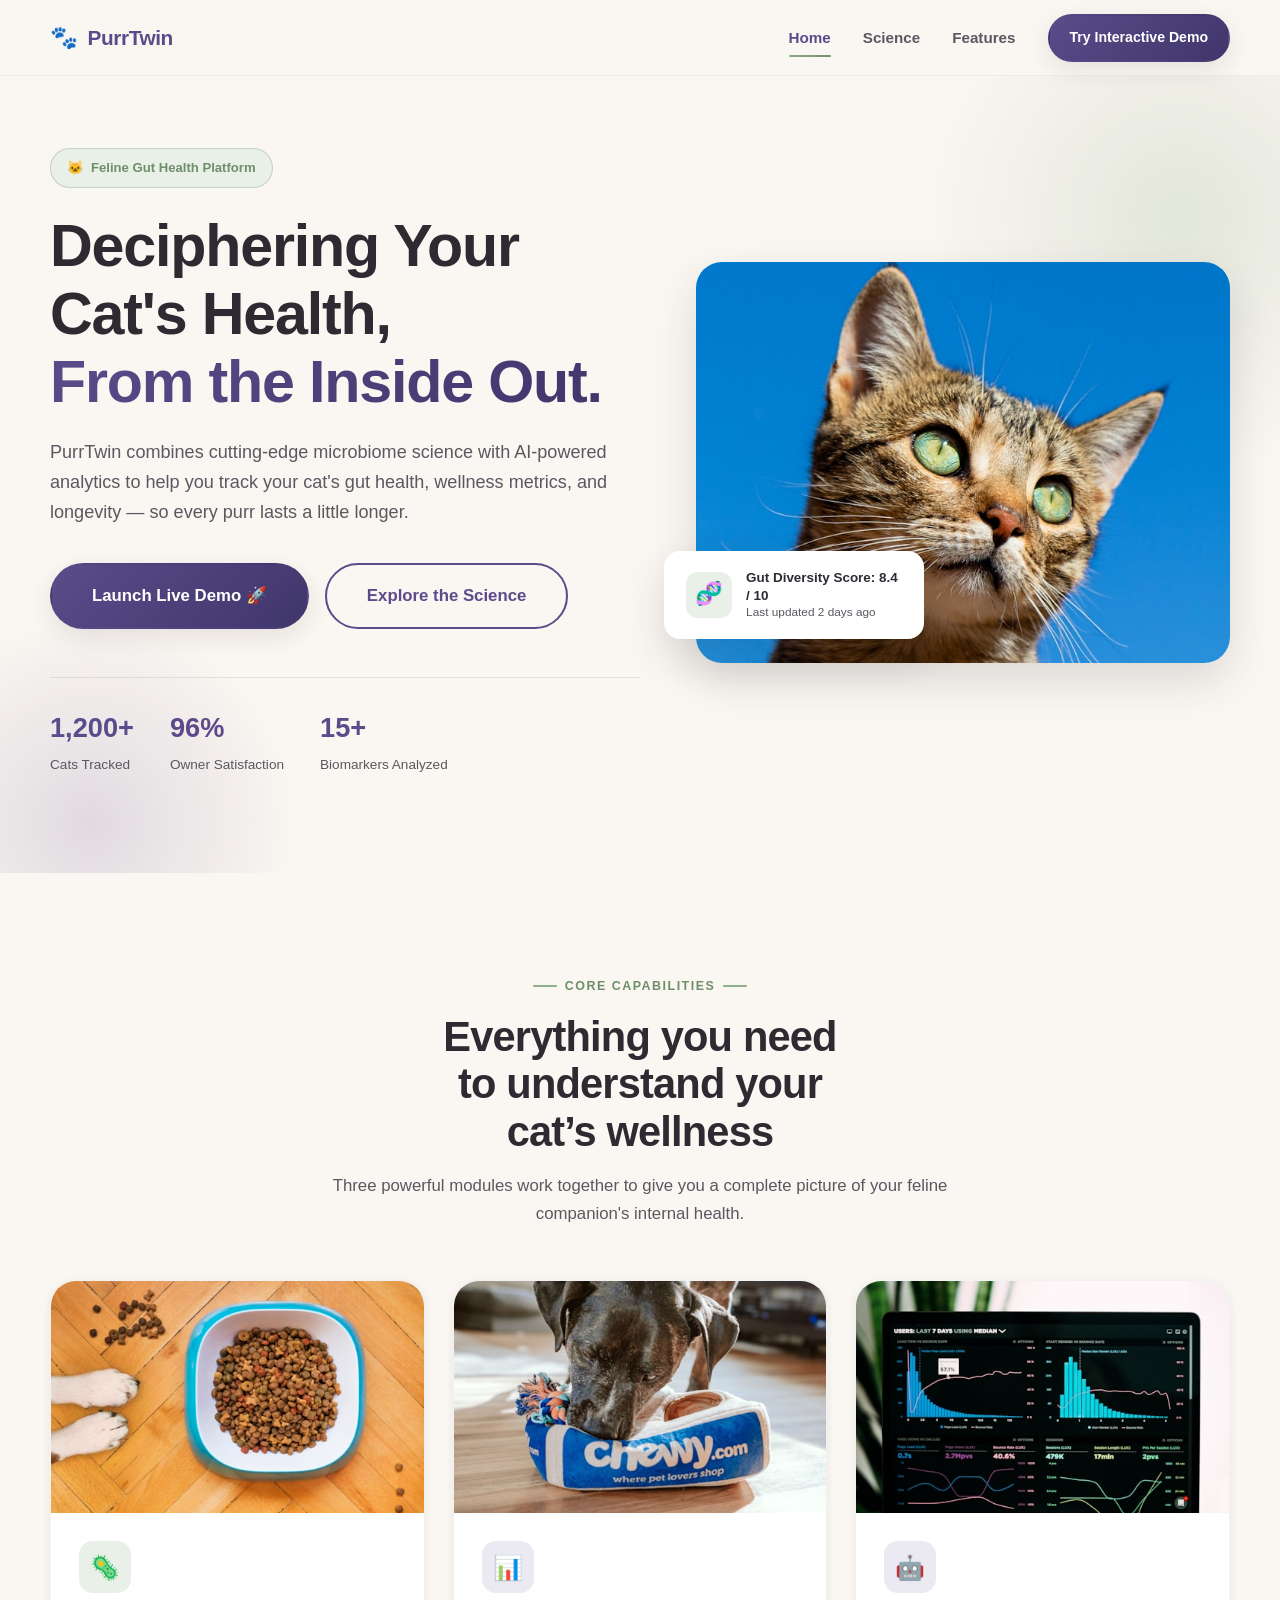
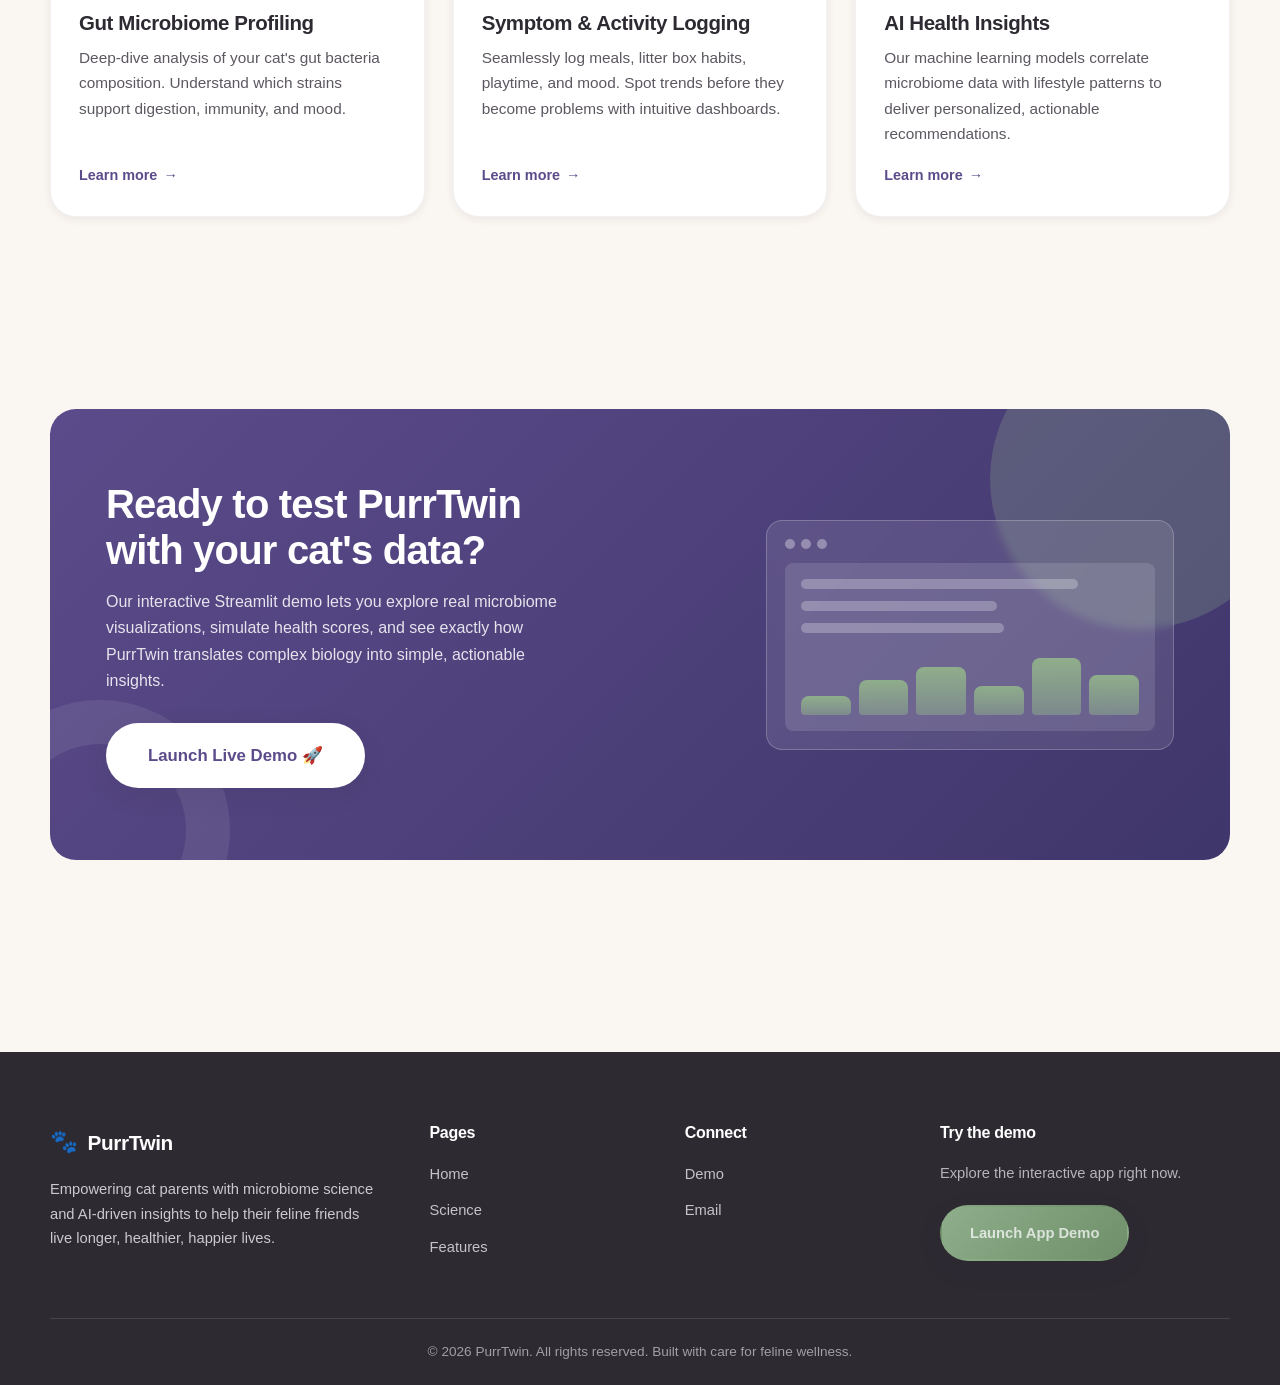
==== commit d31b6a3a: "changed PurrBiome to PurrTwin" ====
--- a/index.html
+++ b/index.html
@@ -3,8 +3,8 @@
 <head>
   <meta charset="UTF-8" />
   <meta name="viewport" content="width=device-width, initial-scale=1.0" />
-  <meta name="description" content="PurrBiome — Deciphering your cat's health from the inside out. Track your cat's gut microbiome, wellness metrics, and longevity." />
-  <title>PurrBiome 🐾 — Feline Gut Health & Microbiome Tracking</title>
+  <meta name="description" content="PurrTwin — Deciphering your cat's health from the inside out. Track your cat's gut microbiome, wellness metrics, and longevity." />
+  <title>PurrTwin 🐾 — Feline Gut Health & Microbiome Tracking</title>
 
   <!-- Google Fonts: Plus Jakarta Sans + Inter -->
   <link rel="preconnect" href="https://fonts.googleapis.com" />
@@ -25,7 +25,7 @@
   <header class="site-header">
     <div class="container nav">
       <a href="index.html" class="nav-logo">
-        <span class="logo-paw">🐾</span> PurrBiome
+        <span class="logo-paw">🐾</span> PurrTwin
       </a>
 
       <button
@@ -69,7 +69,7 @@
             <span class="text-gradient">From the Inside Out.</span>
           </h1>
           <p class="hero-sub">
-            PurrBiome combines cutting-edge microbiome science with AI-powered analytics
+            PurrTwin combines cutting-edge microbiome science with AI-powered analytics
             to help you track your cat's gut health, wellness metrics, and longevity —
             so every purr lasts a little longer.
           </p>
@@ -216,11 +216,11 @@
         <div class="demo-banner">
           <div class="container-inner">
             <div>
-              <h2>Ready to test PurrBiome<br />with your cat's data?</h2>
+              <h2>Ready to test PurrTwin<br />with your cat's data?</h2>
               <p>
                 Our interactive Streamlit demo lets you explore real microbiome
                 visualizations, simulate health scores, and see exactly how
-                PurrBiome translates complex biology into simple, actionable insights.
+                PurrTwin translates complex biology into simple, actionable insights.
               </p>
               <a
                 href="https://PurrBiome.streamlit.app/"
@@ -263,7 +263,7 @@
       <div class="footer-grid">
         <div class="footer-brand">
           <a href="index.html" class="nav-logo">
-            <span class="logo-paw">🐾</span> PurrBiome
+            <span class="logo-paw">🐾</span> PurrTwin
           </a>
           <p>
             Empowering cat parents with microbiome science and AI-driven insights
@@ -283,9 +283,8 @@
         <div class="footer-col">
           <h4>Connect</h4>
           <ul>
-            <li><a href="https://PurrBiome.streamlit.app/" target="_blank" rel="noopener noreferrer">Streamlit Demo</a></li>
-            <li><a href="#">Twitter / X</a></li>
-            <li><a href="#">GitHub</a></li>
+            <li><a href="https://PurrBiome.streamlit.app/" target="_blank" rel="noopener noreferrer">Demo</a></li>
+            <li><a href="mailto:soumya11aug@gmail.com">Email</a></li>
           </ul>
         </div>
 
@@ -306,7 +305,7 @@
       </div>
 
       <div class="footer-bottom">
-        &copy; <span id="current-year">2025</span> PurrBiome. All rights reserved.
+        &copy; <span id="current-year">2025</span> PurrTwin. All rights reserved.
         Built with care for feline wellness.
       </div>
     </div>
--- a/css/style.css
+++ b/css/style.css
@@ -1,5 +1,5 @@
 /* ============================================================
-   PurrBiome — Global Stylesheet
+  PurrTwin — Global Stylesheet
    Design System: warm purple/indigo + soft sage green + cream
    Fonts: Plus Jakarta Sans (headings) · Inter (body)
    ============================================================ */
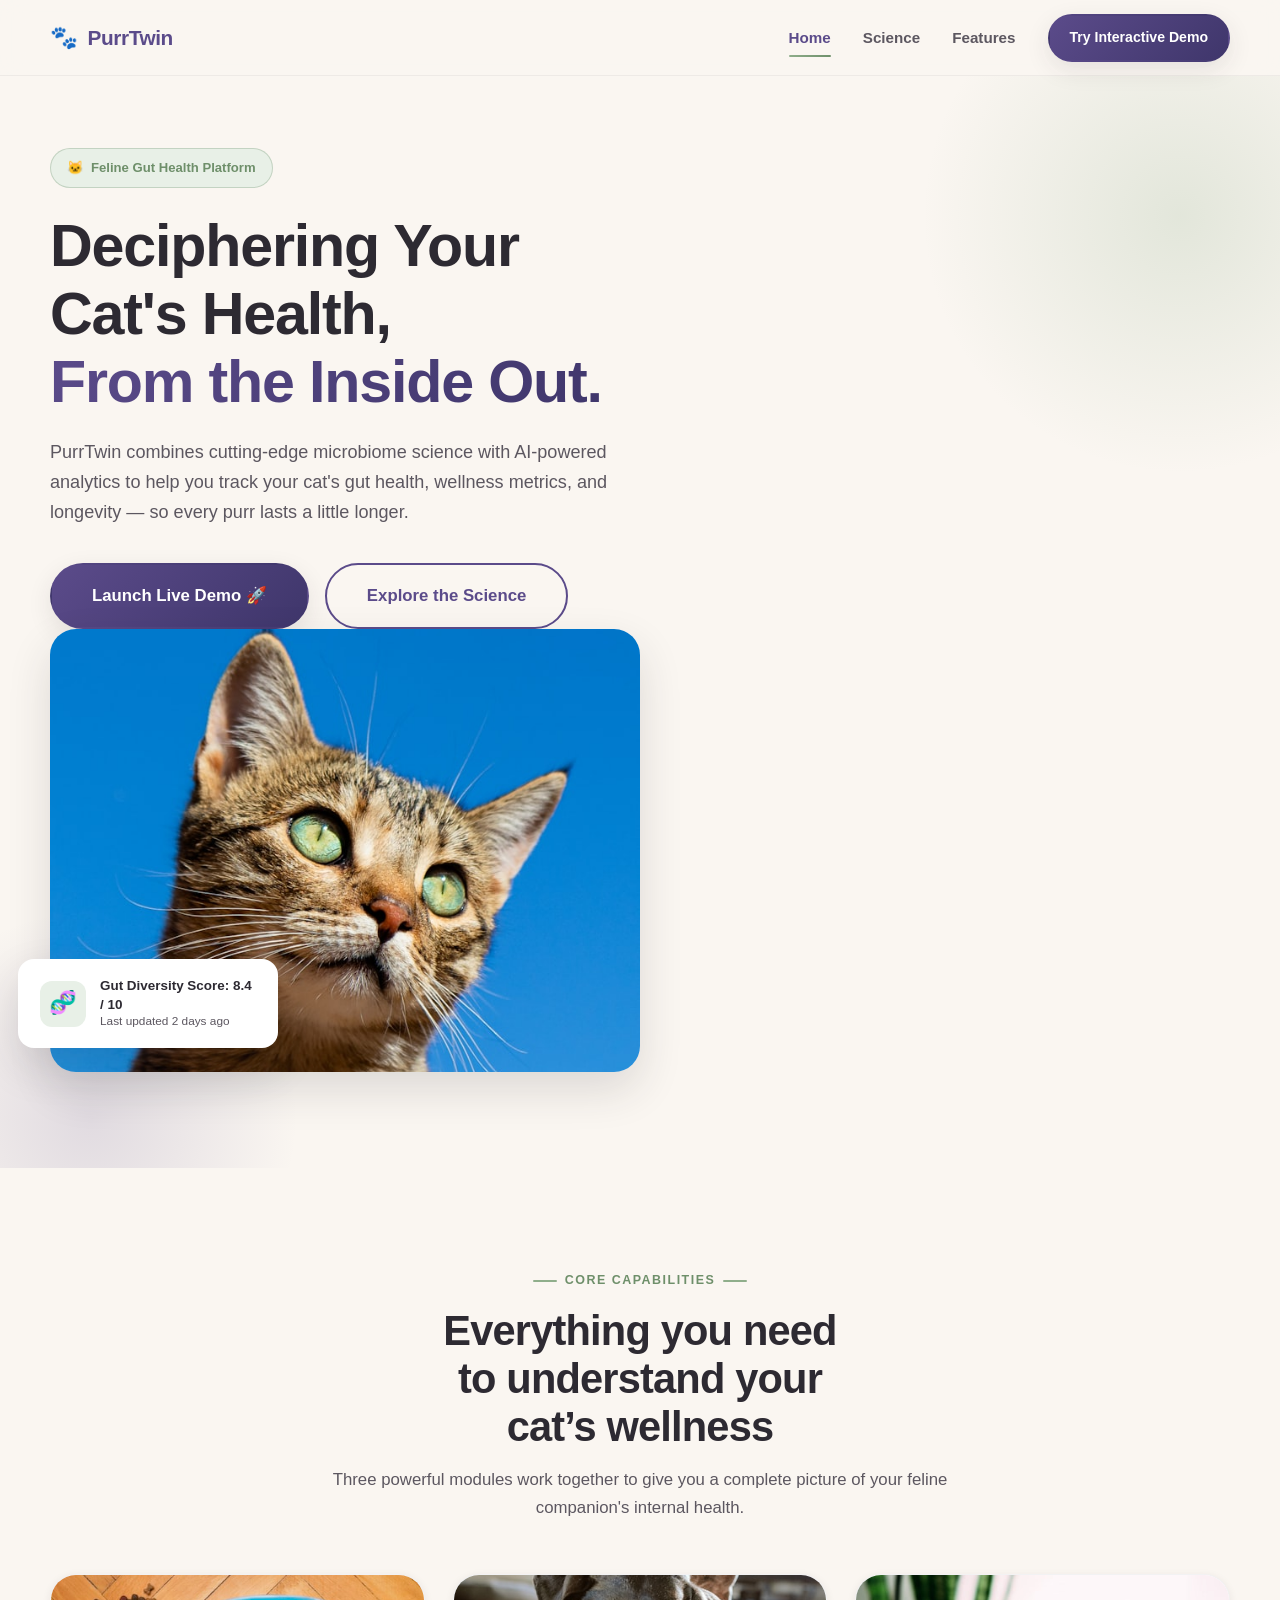
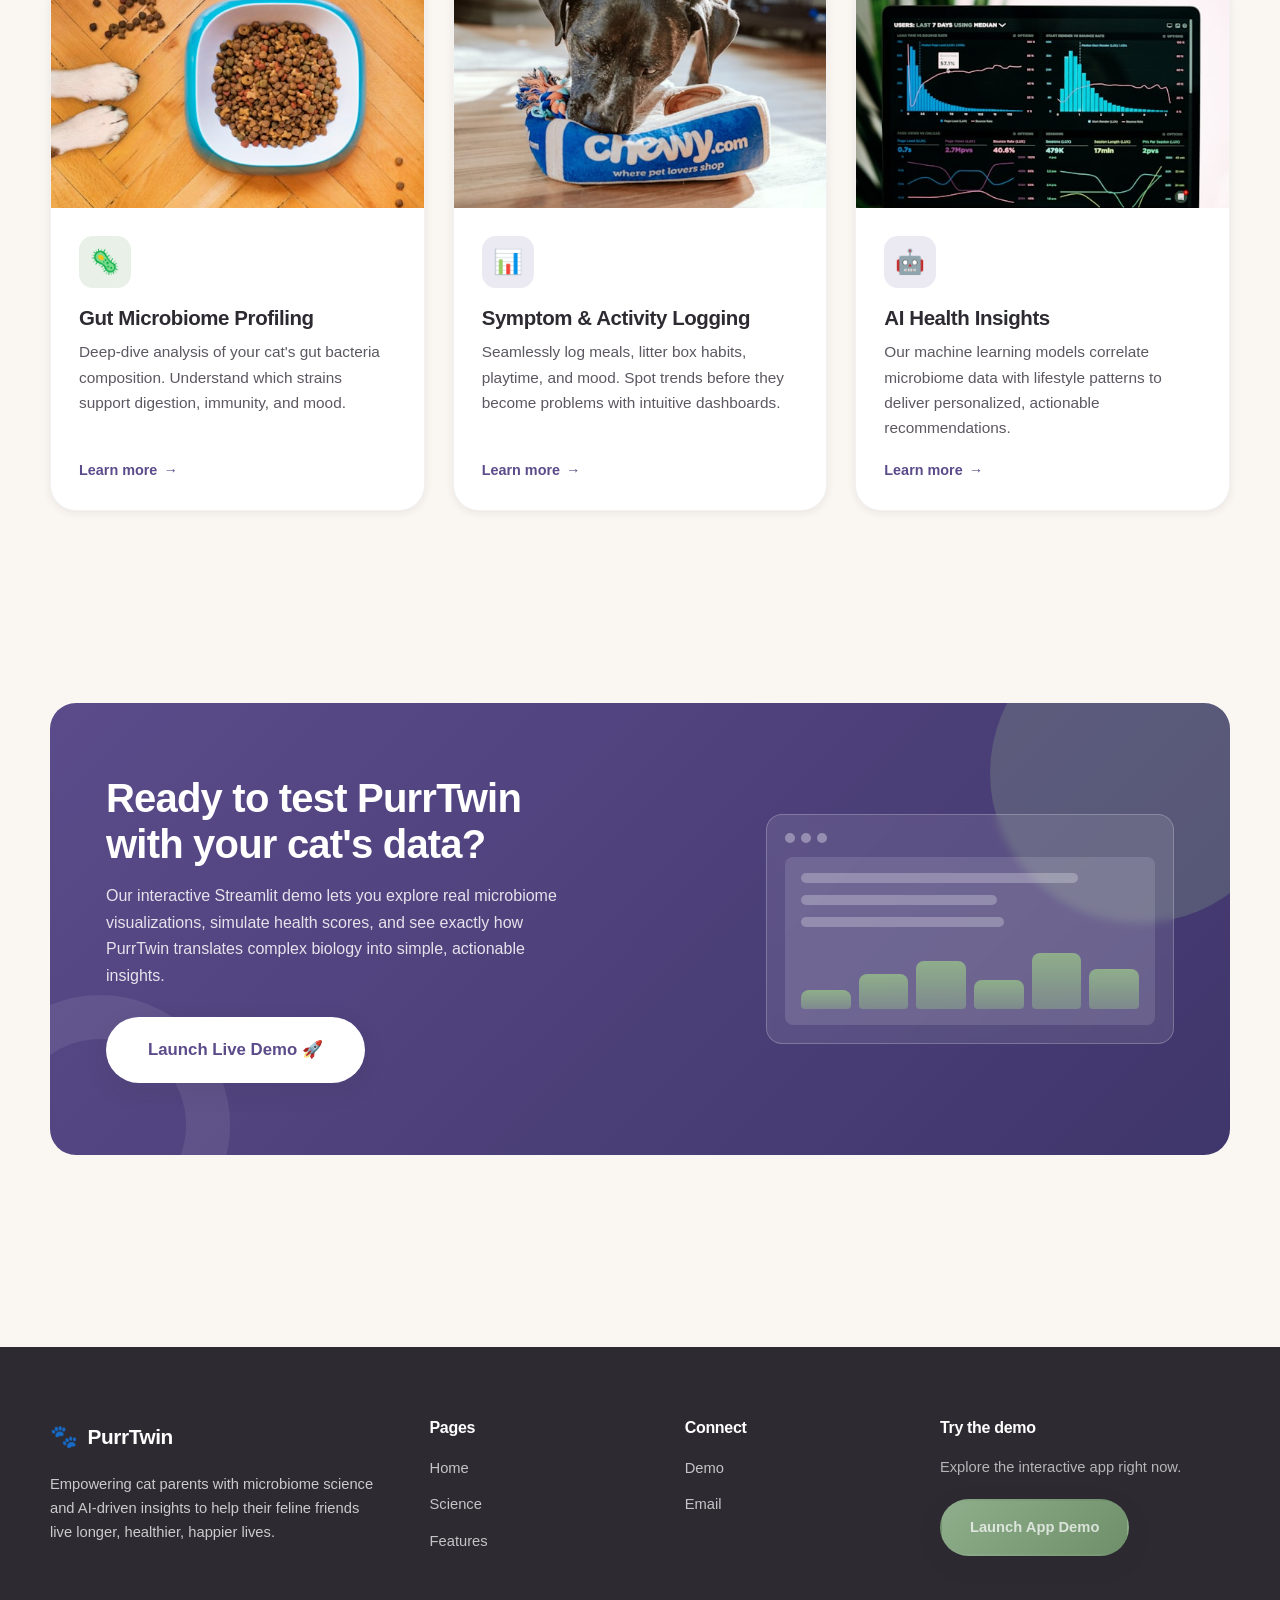
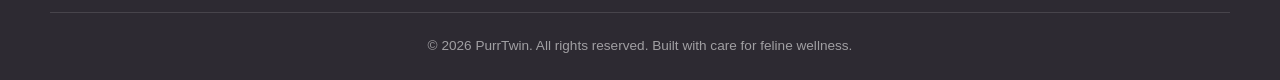
==== commit b67d098b: "Update index.html removed stats" ====
--- a/index.html
+++ b/index.html
@@ -87,6 +87,7 @@
             </a>
           </div>
 
+          <!--
           <div class="hero-stats">
             <div class="hero-stat">
               <strong>1,200+</strong>
@@ -102,6 +103,7 @@
             </div>
           </div>
         </div>
+        -->
 
         <div class="hero-visual">
           <img
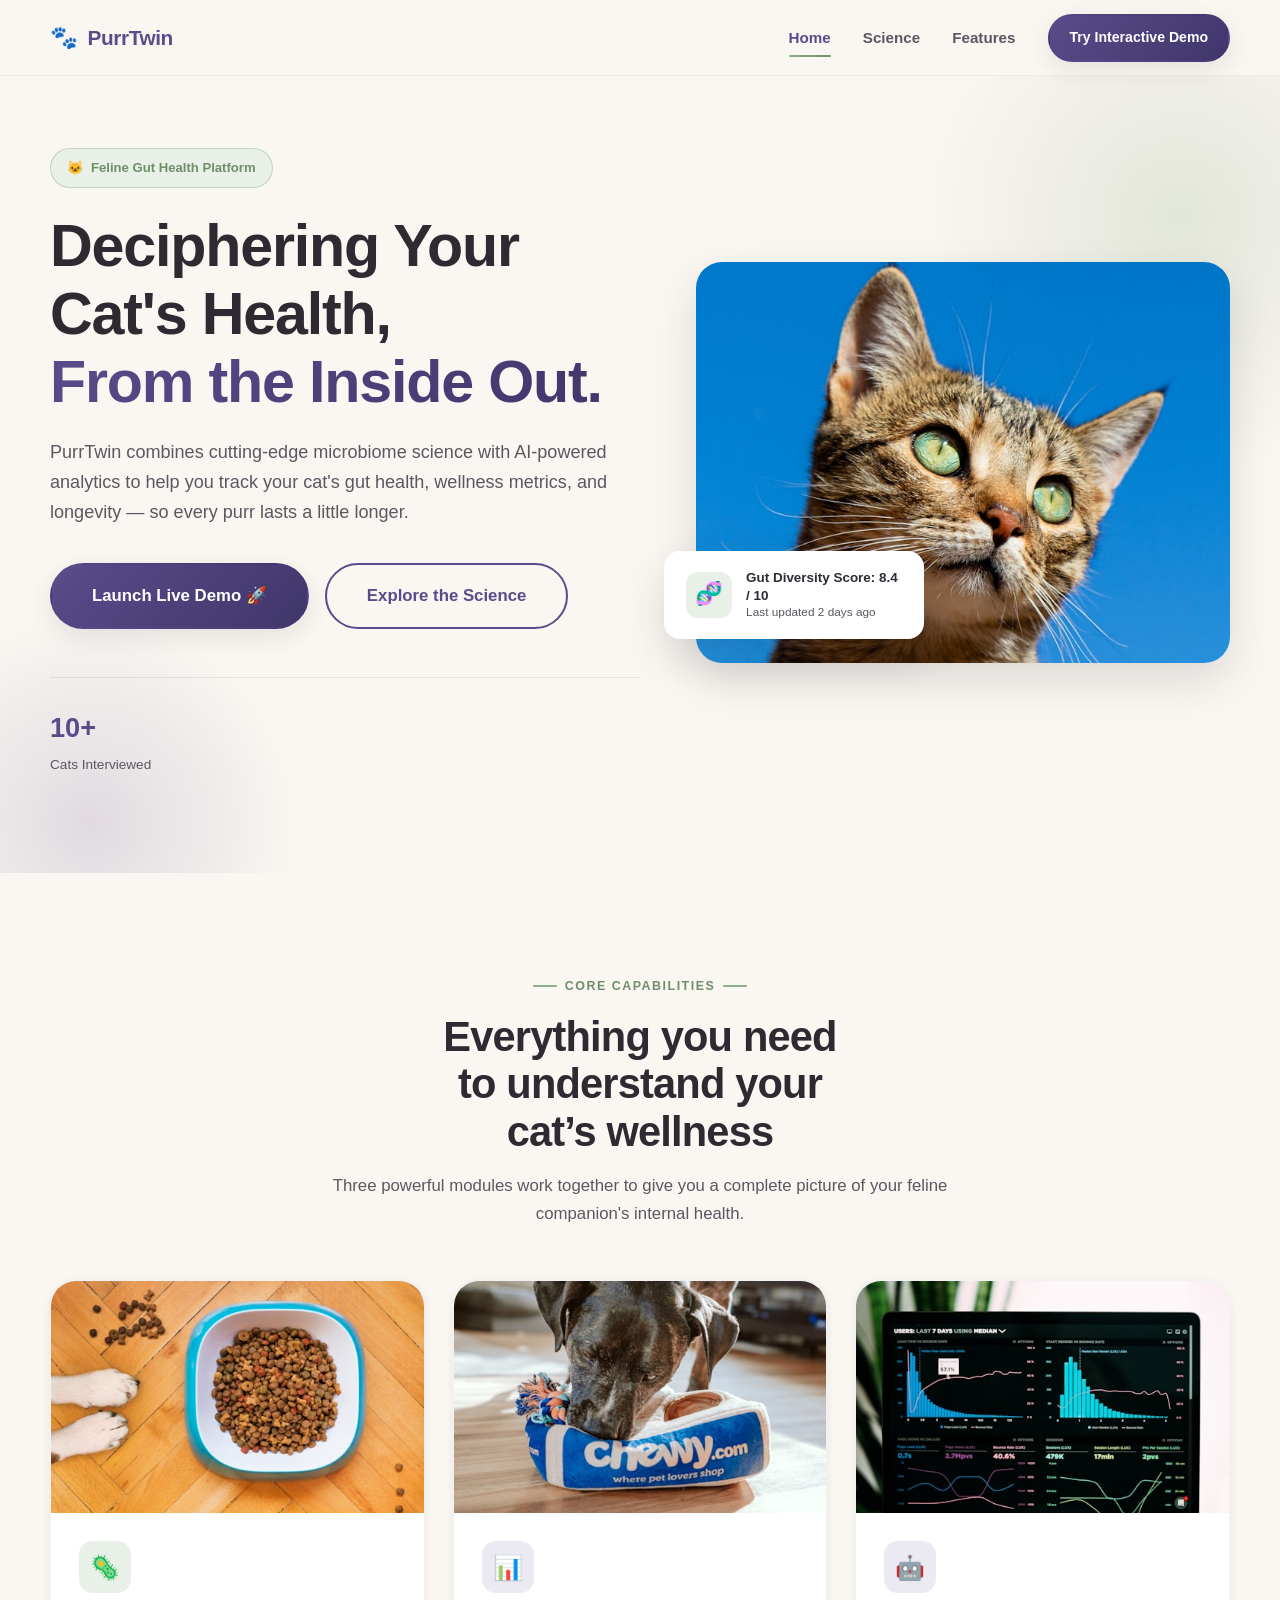
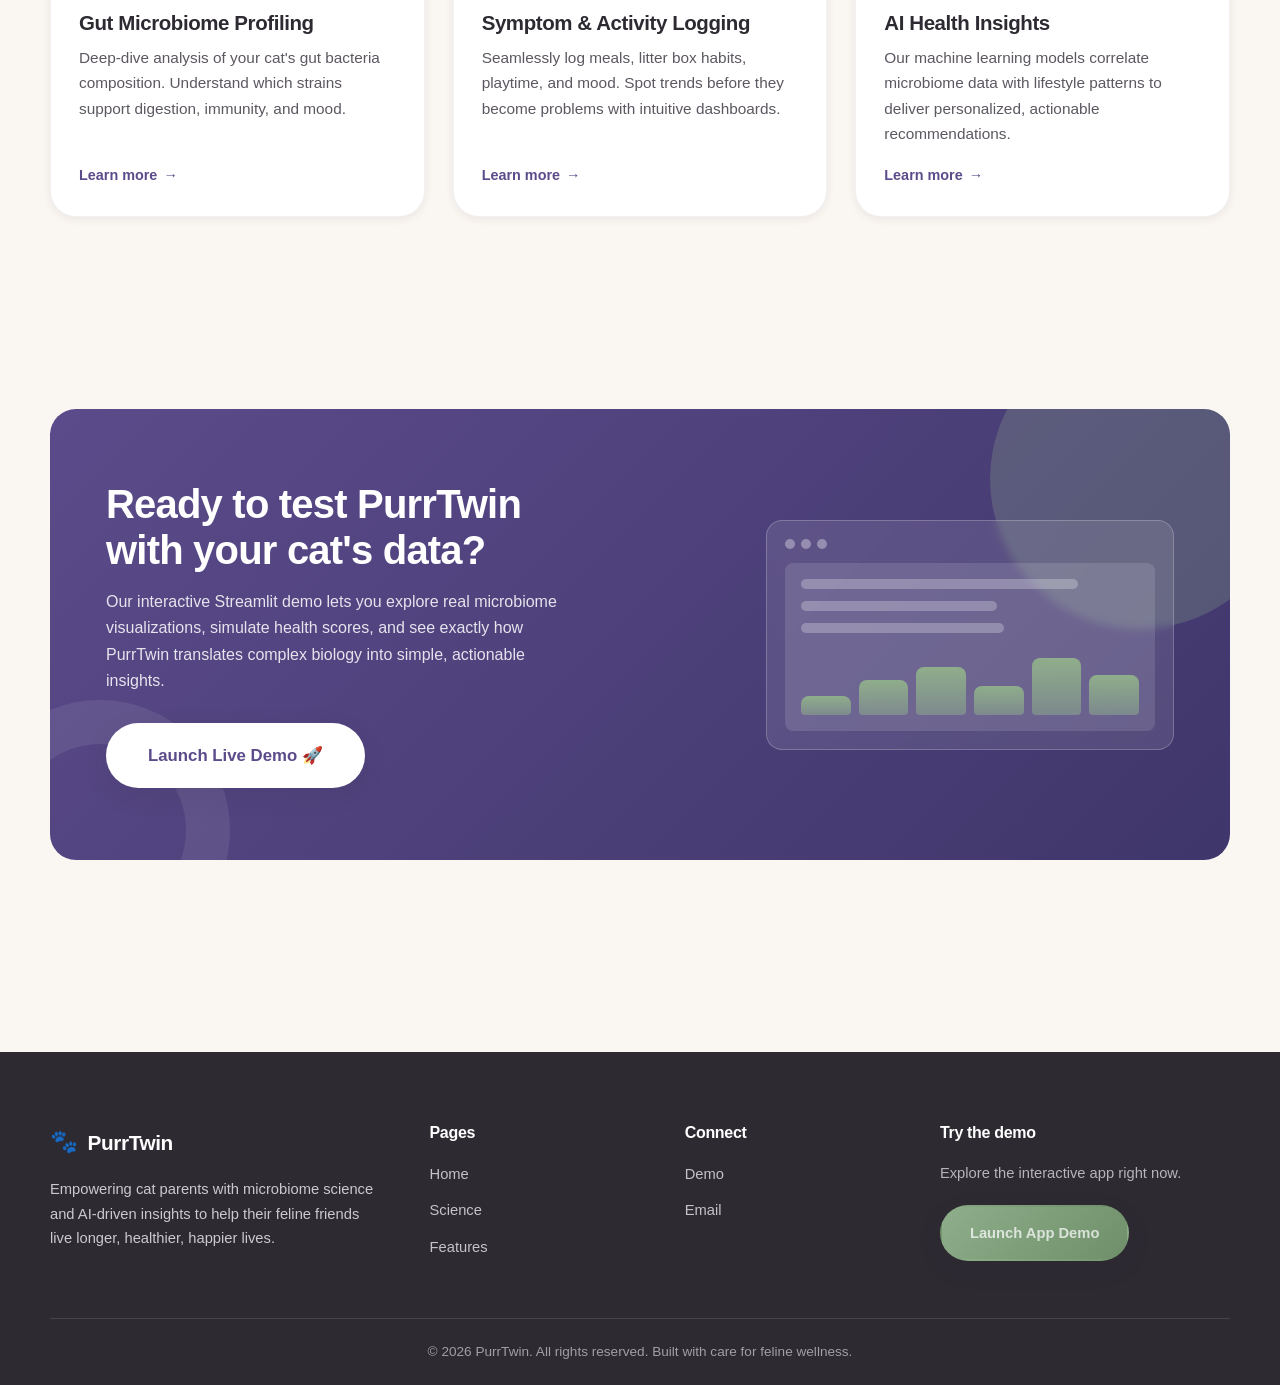
==== commit 378332f8: "Update index.html Added back cats interviews" ====
--- a/index.html
+++ b/index.html
@@ -87,12 +87,13 @@
             </a>
           </div>
 
-          <!--
+          
           <div class="hero-stats">
             <div class="hero-stat">
-              <strong>1,200+</strong>
-              <span>Cats Tracked</span>
-            </div>
+              <strong>10+</strong>
+              <span>Cats Interviewed</span>
+            </div>
+            <!--
             <div class="hero-stat">
               <strong>96%</strong>
               <span>Owner Satisfaction</span>
@@ -101,9 +102,9 @@
               <strong>15+</strong>
               <span>Biomarkers Analyzed</span>
             </div>
-          </div>
-        </div>
-        -->
+            -->
+          </div>
+        </div>
 
         <div class="hero-visual">
           <img
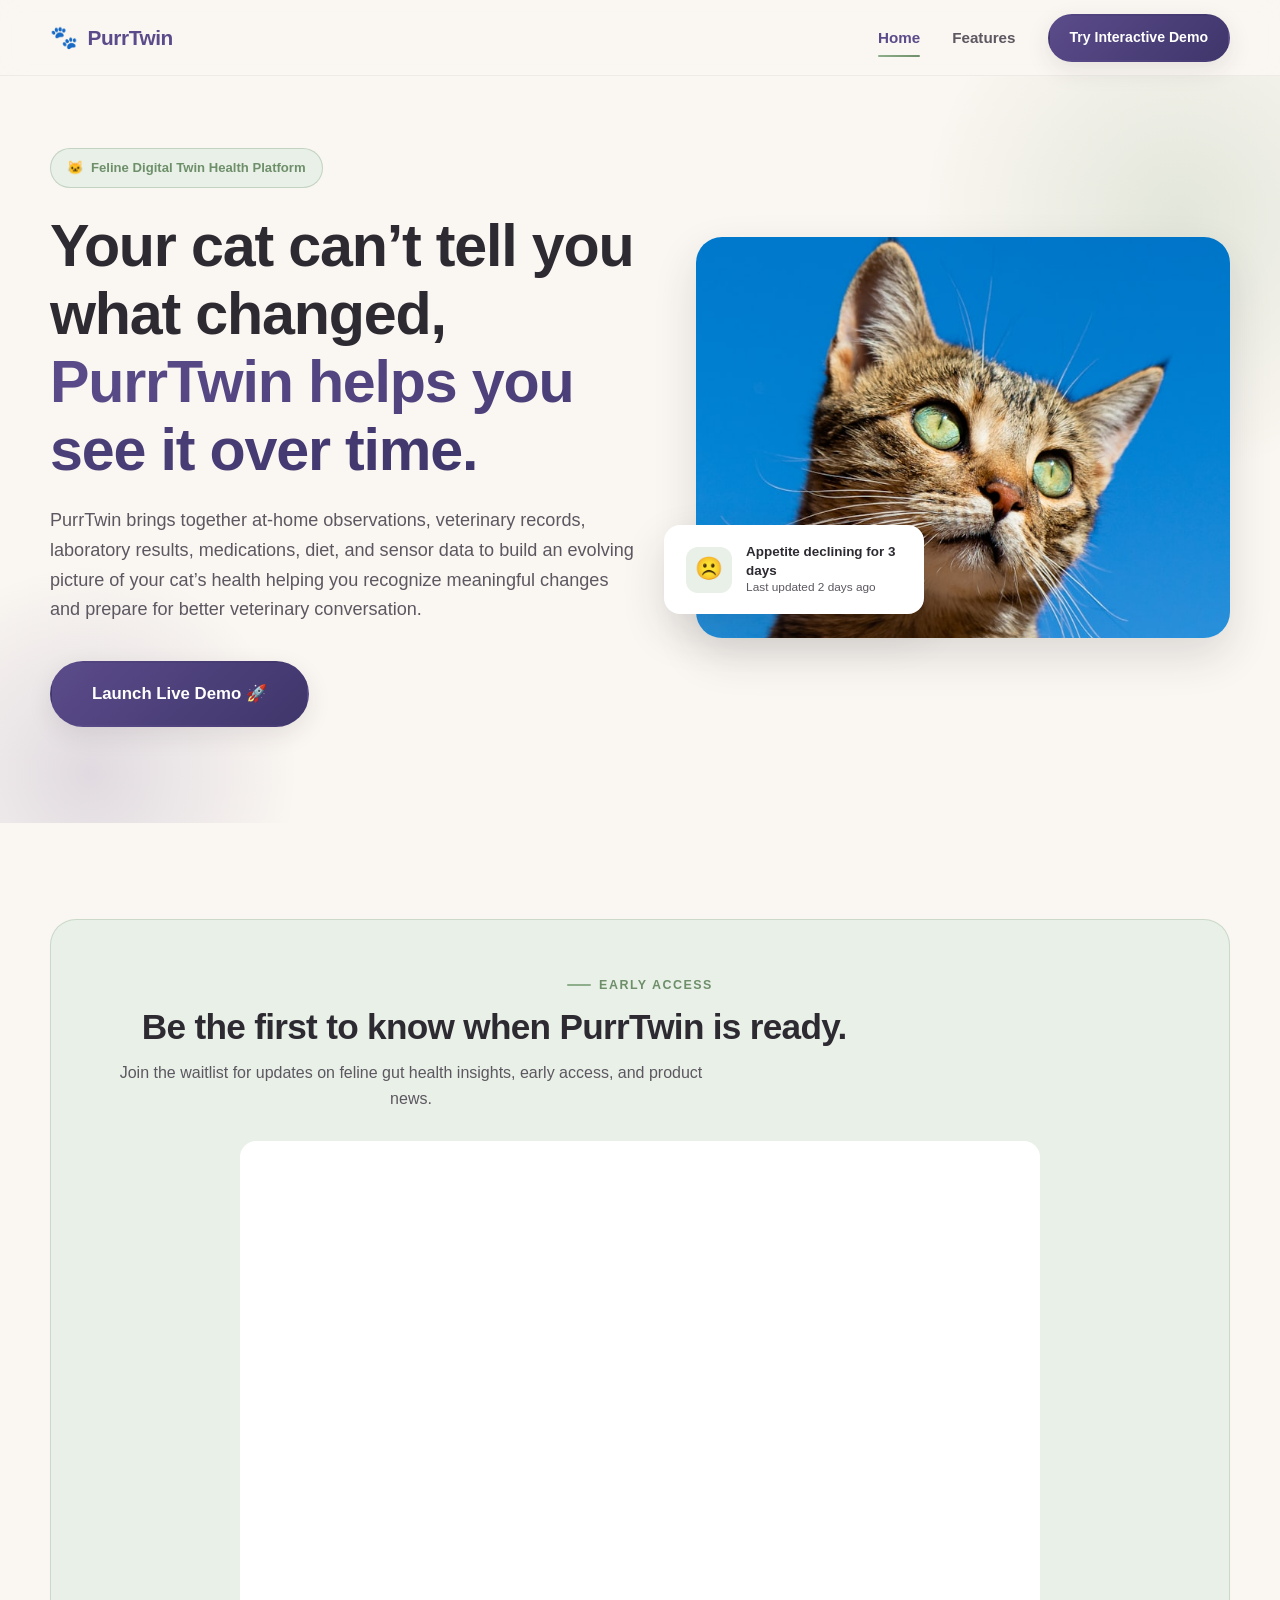
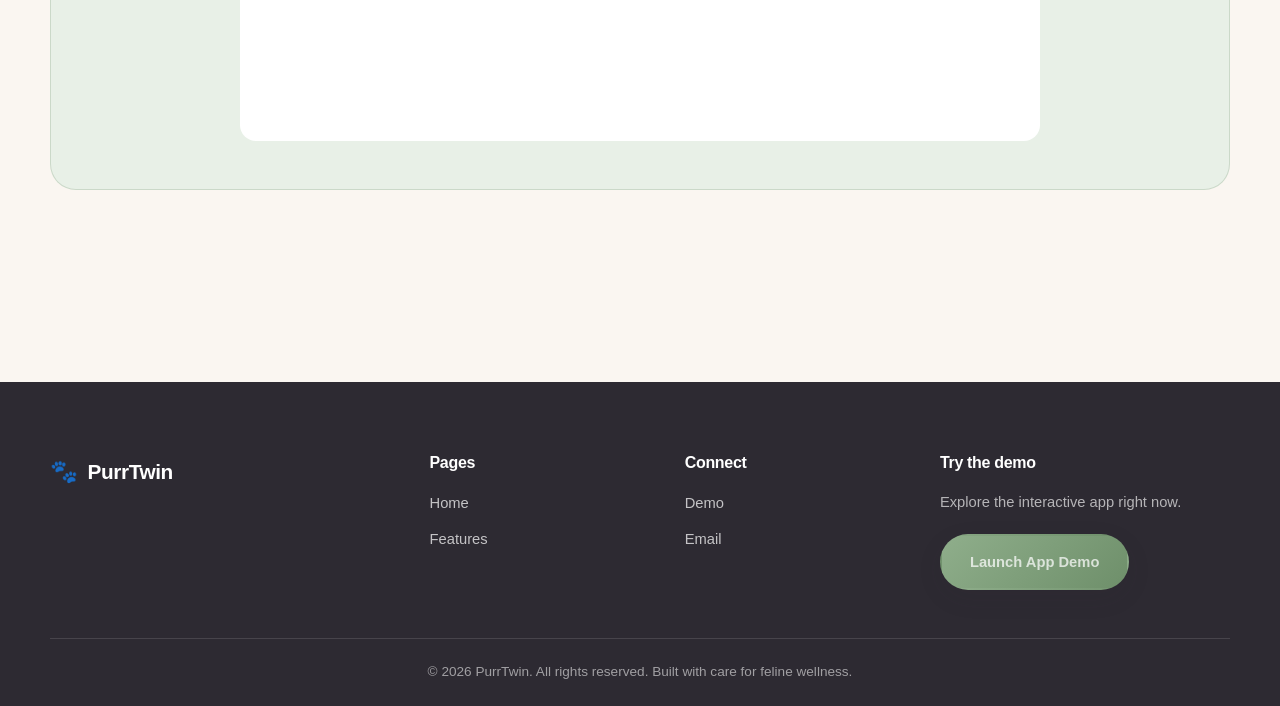
==== commit 03c6313d: "added waitlist and updated files" ====
--- a/index.html
+++ b/index.html
@@ -40,7 +40,6 @@
 
       <nav class="nav-links">
         <a href="index.html" class="active">Home</a>
-        <a href="science.html">Science</a>
         <a href="features.html">Features</a>
         <a
           href="https://PurrBiome.streamlit.app/"
@@ -62,16 +61,14 @@
       <div class="container">
         <div class="hero-content">
           <div class="hero-badge">
-            <span>🐱</span> Feline Gut Health Platform
+            <span>🐱</span> Feline Digital Twin Health Platform
           </div>
           <h1 class="hero-title">
-            Deciphering Your Cat's Health,<br />
-            <span class="text-gradient">From the Inside Out.</span>
+            Your cat can’t tell you what changed,<br />
+            <span class="text-gradient">PurrTwin helps you see it over time.</span>
           </h1>
           <p class="hero-sub">
-            PurrTwin combines cutting-edge microbiome science with AI-powered analytics
-            to help you track your cat's gut health, wellness metrics, and longevity —
-            so every purr lasts a little longer.
+            PurrTwin brings together at-home observations, veterinary records, laboratory results, medications, diet, and sensor data to build an evolving picture of your cat’s health helping you recognize meaningful changes and prepare for better veterinary conversation.
           </p>
           <div class="hero-actions">
             <a
@@ -82,18 +79,14 @@
             >
               Launch Live Demo 🚀
             </a>
-            <a href="science.html" class="btn btn--secondary btn--lg">
-              Explore the Science
-            </a>
-          </div>
-
-          
+          </div>
+
+          <!--
           <div class="hero-stats">
             <div class="hero-stat">
               <strong>10+</strong>
               <span>Cats Interviewed</span>
             </div>
-            <!--
             <div class="hero-stat">
               <strong>96%</strong>
               <span>Owner Satisfaction</span>
@@ -102,8 +95,8 @@
               <strong>15+</strong>
               <span>Biomarkers Analyzed</span>
             </div>
-            -->
-          </div>
+          </div>
+        -->
         </div>
 
         <div class="hero-visual">
@@ -114,9 +107,9 @@
             loading="eager"
           />
           <div class="hero-card-float">
-            <div class="float-icon">🧬</div>
+            <div class="float-icon">☹️</div>
             <p>
-              Gut Diversity Score: <strong>8.4 / 10</strong>
+              Appetite declining for 3 days
               <small>Last updated 2 days ago</small>
             </p>
           </div>
@@ -124,9 +117,9 @@
       </div>
     </section>
 
-    <!-- ============================================================
-         FEATURE GRID
-         ============================================================ -->
+        <!-- ============================================================
+          FEATURE GRID (temporarily disabled)
+          ============================================================
     <section class="section">
       <div class="container">
         <div class="section-head center">
@@ -141,7 +134,6 @@
         </div>
 
         <div class="feature-grid">
-          <!-- Card 1 -->
           <article class="feature-card reveal reveal-delay-1">
             <div class="feature-media">
               <img
@@ -157,13 +149,9 @@
                 Deep-dive analysis of your cat's gut bacteria composition.
                 Understand which strains support digestion, immunity, and mood.
               </p>
-              <a href="science.html" class="feature-link">
-                Learn more <span class="arrow">→</span>
-              </a>
             </div>
           </article>
 
-          <!-- Card 2 -->
           <article class="feature-card reveal reveal-delay-2">
             <div class="feature-media">
               <img
@@ -185,7 +173,6 @@
             </div>
           </article>
 
-          <!-- Card 3 -->
           <article class="feature-card reveal reveal-delay-3">
             <div class="feature-media">
               <img
@@ -202,18 +189,47 @@
                 lifestyle patterns to deliver personalized, actionable
                 recommendations.
               </p>
-              <a href="science.html" class="feature-link">
-                Learn more <span class="arrow">→</span>
-              </a>
             </div>
           </article>
         </div>
       </div>
     </section>
+    -->
+
+    <!-- ============================================================
+         WAITLIST BANNER
+         ============================================================ -->
+    <section class="section">
+      <div class="container">
+        <div class="waitlist-banner">
+          <div>
+            <div class="eyebrow">Early Access</div>
+            <h2>Be the first to know when PurrTwin is ready.</h2>
+            <p>
+              Join the waitlist for updates on feline gut health insights,
+              early access, and product news.
+            </p>
+          </div>
+          <div class="form-container">
+          <!-- ZOHO FORM EMBED START -->
+          <iframe 
+            aria-label="Contact Form" 
+            frameborder="0" 
+            style="height: 600px; width: 100%; border: none;" 
+            src="https://forms.zohopublic.com/soumyadu1/form/JointheWaitList/formperma/8x2Uv32FGvMD5KcxA8LZQp_P5VY3SFG3hlhH8JNhd6g">
+          </iframe>
+          <!-- ZOHO FORM EMBED END -->
+        </div>
+        </div>
+      </div>
+    </section>
+
+
 
     <!-- ============================================================
          LIVE DEMO PREVIEW BANNER
-         ============================================================ -->
+         ============================================================
+    <!--
     <section class="section">
       <div class="container">
         <div class="demo-banner">
@@ -256,6 +272,7 @@
         </div>
       </div>
     </section>
+    -->
   </main>
 
   <!-- ============================================================
@@ -268,17 +285,13 @@
           <a href="index.html" class="nav-logo">
             <span class="logo-paw">🐾</span> PurrTwin
           </a>
-          <p>
-            Empowering cat parents with microbiome science and AI-driven insights
-            to help their feline friends live longer, healthier, happier lives.
-          </p>
+         
         </div>
 
         <div class="footer-col">
           <h4>Pages</h4>
           <ul>
             <li><a href="index.html">Home</a></li>
-            <li><a href="science.html">Science</a></li>
             <li><a href="features.html">Features</a></li>
           </ul>
         </div>
--- a/css/style.css
+++ b/css/style.css
@@ -620,6 +620,56 @@
 /* ============================================================
    Demo Banner (Home)
    ============================================================ */
+.waitlist-banner {
+  display: flex;
+  flex-direction: column;
+  align-items: center;
+  gap: 28px;
+  padding: 48px 56px;
+  background: var(--secondary-light);
+  border: 1px solid rgba(110, 143, 106, 0.24);
+  border-radius: var(--radius-lg);
+}
+
+.waitlist-banner > div:first-child {
+  width: 100%;
+  text-align: center;
+}
+
+.waitlist-banner .form-container {
+  width: 100%;
+  max-width: 800px;
+  background: var(--white);
+  border-radius: var(--radius-md);
+  overflow: hidden;
+}
+
+.waitlist-banner iframe {
+  display: block;
+  width: 100%;
+  min-height: 600px;
+}
+
+.waitlist-banner .eyebrow {
+  margin-bottom: 12px;
+}
+
+.waitlist-banner h2 {
+  max-width: 22em;
+  margin-bottom: 12px;
+  font-size: clamp(1.6rem, 3vw, 2.2rem);
+}
+
+.waitlist-banner p {
+  max-width: 38em;
+  margin-bottom: 0;
+  color: var(--ink-soft);
+}
+
+.waitlist-banner .btn {
+  flex-shrink: 0;
+}
+
 .demo-banner {
   position: relative;
   background: var(--grad-primary);
@@ -1319,6 +1369,12 @@
     text-align: center;
   }
 
+  .waitlist-banner {
+    padding: 40px 32px;
+    text-align: center;
+    flex-direction: column;
+  }
+
   .demo-banner p {
     margin-inline: auto;
   }
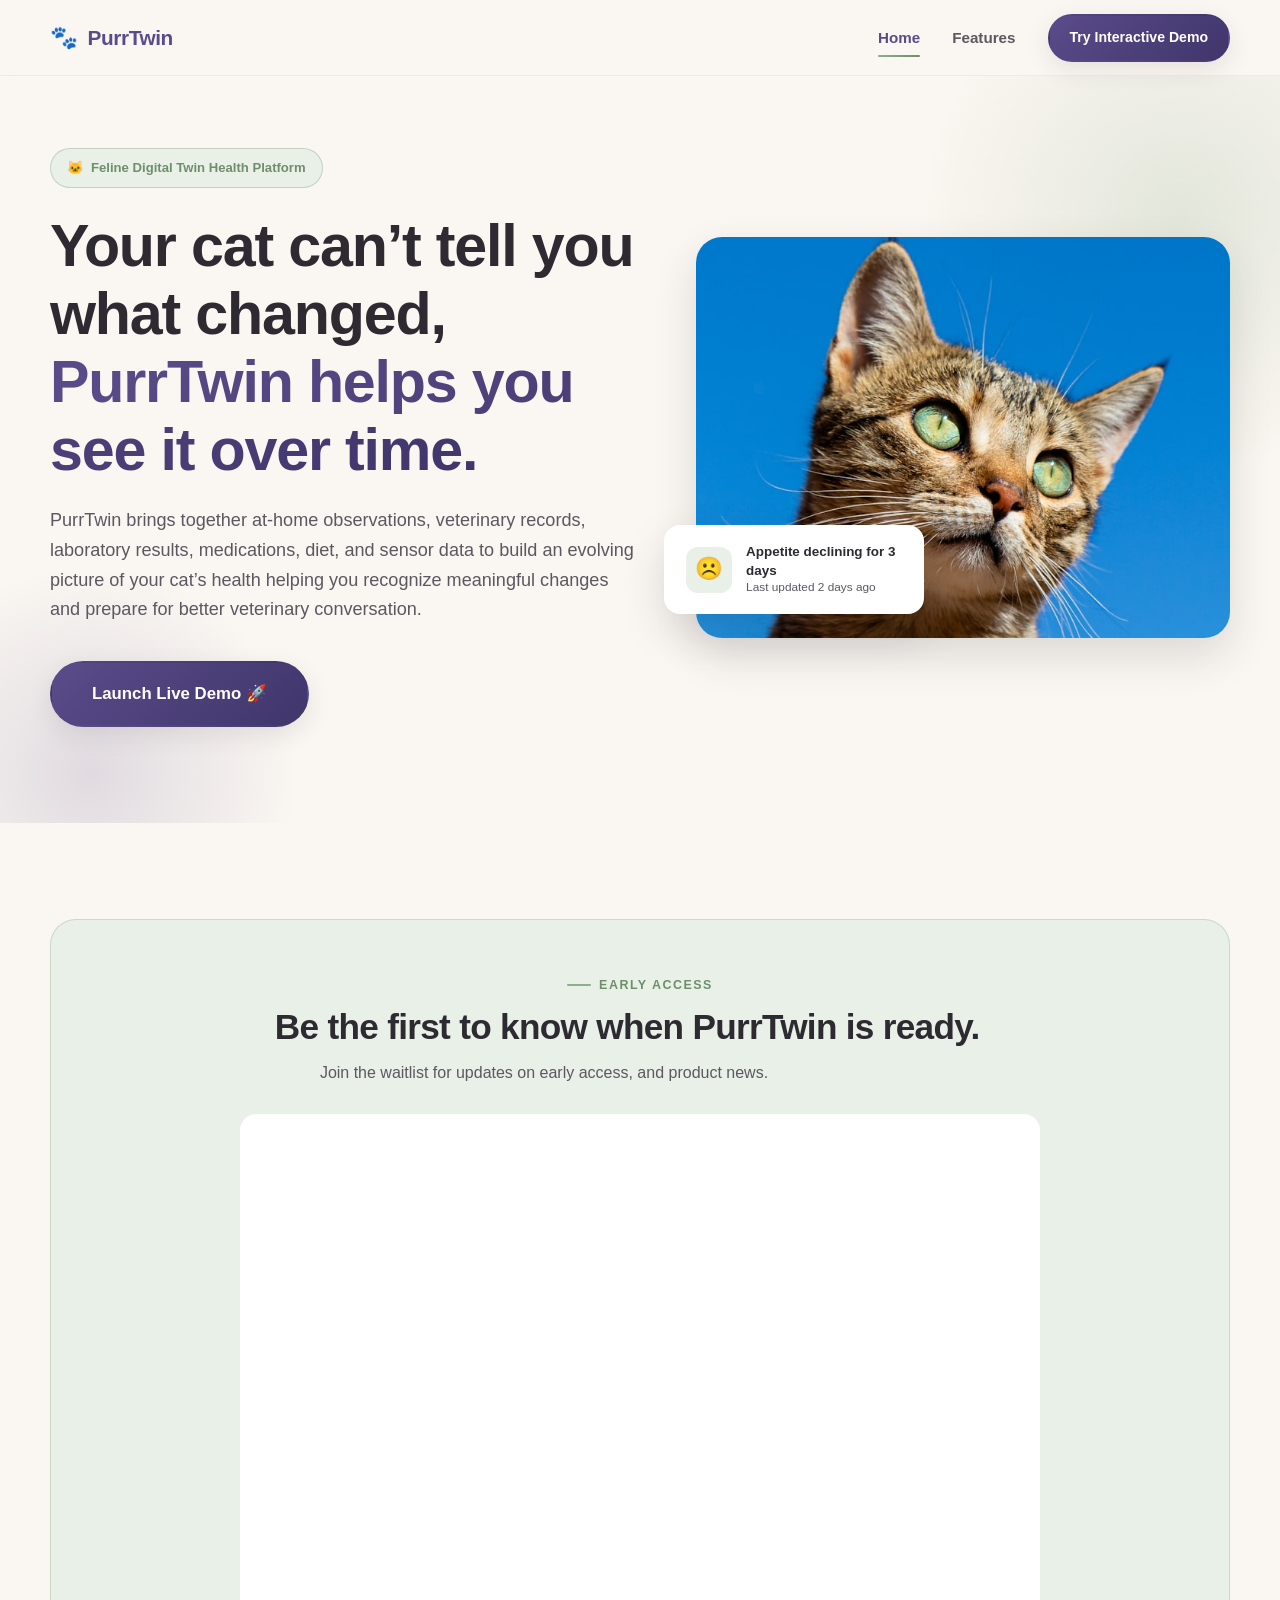
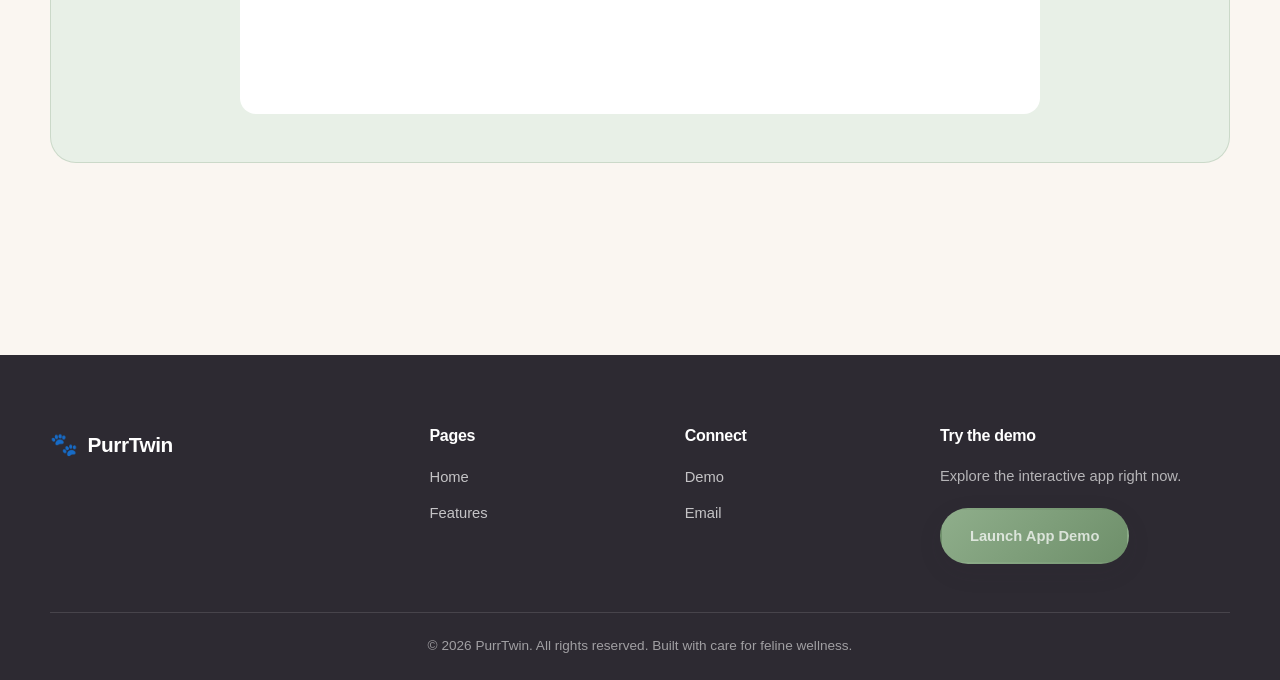
==== commit 567948f3: "updated waitlist form title" ====
--- a/index.html
+++ b/index.html
@@ -202,24 +202,23 @@
     <section class="section">
       <div class="container">
         <div class="waitlist-banner">
-          <div>
+          <div class="waitlist-copy">
             <div class="eyebrow">Early Access</div>
             <h2>Be the first to know when PurrTwin is ready.</h2>
             <p>
-              Join the waitlist for updates on feline gut health insights,
-              early access, and product news.
+              Join the waitlist for updates on early access, and product news.
             </p>
           </div>
           <div class="form-container">
-          <!-- ZOHO FORM EMBED START -->
-          <iframe 
-            aria-label="Contact Form" 
-            frameborder="0" 
-            style="height: 600px; width: 100%; border: none;" 
-            src="https://forms.zohopublic.com/soumyadu1/form/JointheWaitList/formperma/8x2Uv32FGvMD5KcxA8LZQp_P5VY3SFG3hlhH8JNhd6g">
-          </iframe>
-          <!-- ZOHO FORM EMBED END -->
-        </div>
+            <!-- ZOHO FORM EMBED START -->
+            <iframe
+              aria-label="Contact Form"
+              frameborder="0"
+              style="height: 600px; width: 100%; border: none;"
+              src="https://forms.zohopublic.com/soumyadu1/form/JointheWaitList/formperma/8x2Uv32FGvMD5KcxA8LZQp_P5VY3SFG3hlhH8JNhd6g">
+            </iframe>
+            <!-- ZOHO FORM EMBED END -->
+          </div>
         </div>
       </div>
     </section>
@@ -326,7 +325,6 @@
       </div>
     </div>
   </footer>
-
   <!-- Scripts -->
   <script src="js/main.js"></script>
 </body>
--- a/css/style.css
+++ b/css/style.css
@@ -5,6 +5,7 @@
    ============================================================ */
 
 /* ---------- Design Tokens ---------- */
+
 :root {
   /* Palette */
   --primary: #5b4b8a;
@@ -623,7 +624,7 @@
 .waitlist-banner {
   display: flex;
   flex-direction: column;
-  align-items: center;
+  align-items: stretch;
   gap: 28px;
   padding: 48px 56px;
   background: var(--secondary-light);
@@ -631,14 +632,18 @@
   border-radius: var(--radius-lg);
 }
 
-.waitlist-banner > div:first-child {
-  width: 100%;
-  text-align: center;
-}
-
+.waitlist-banner .waitlist-copy,
 .waitlist-banner .form-container {
   width: 100%;
   max-width: 800px;
+  margin-inline: auto;
+}
+
+.waitlist-banner .waitlist-copy {
+  text-align: center;
+}
+
+.waitlist-banner .form-container {
   background: var(--white);
   border-radius: var(--radius-md);
   overflow: hidden;
